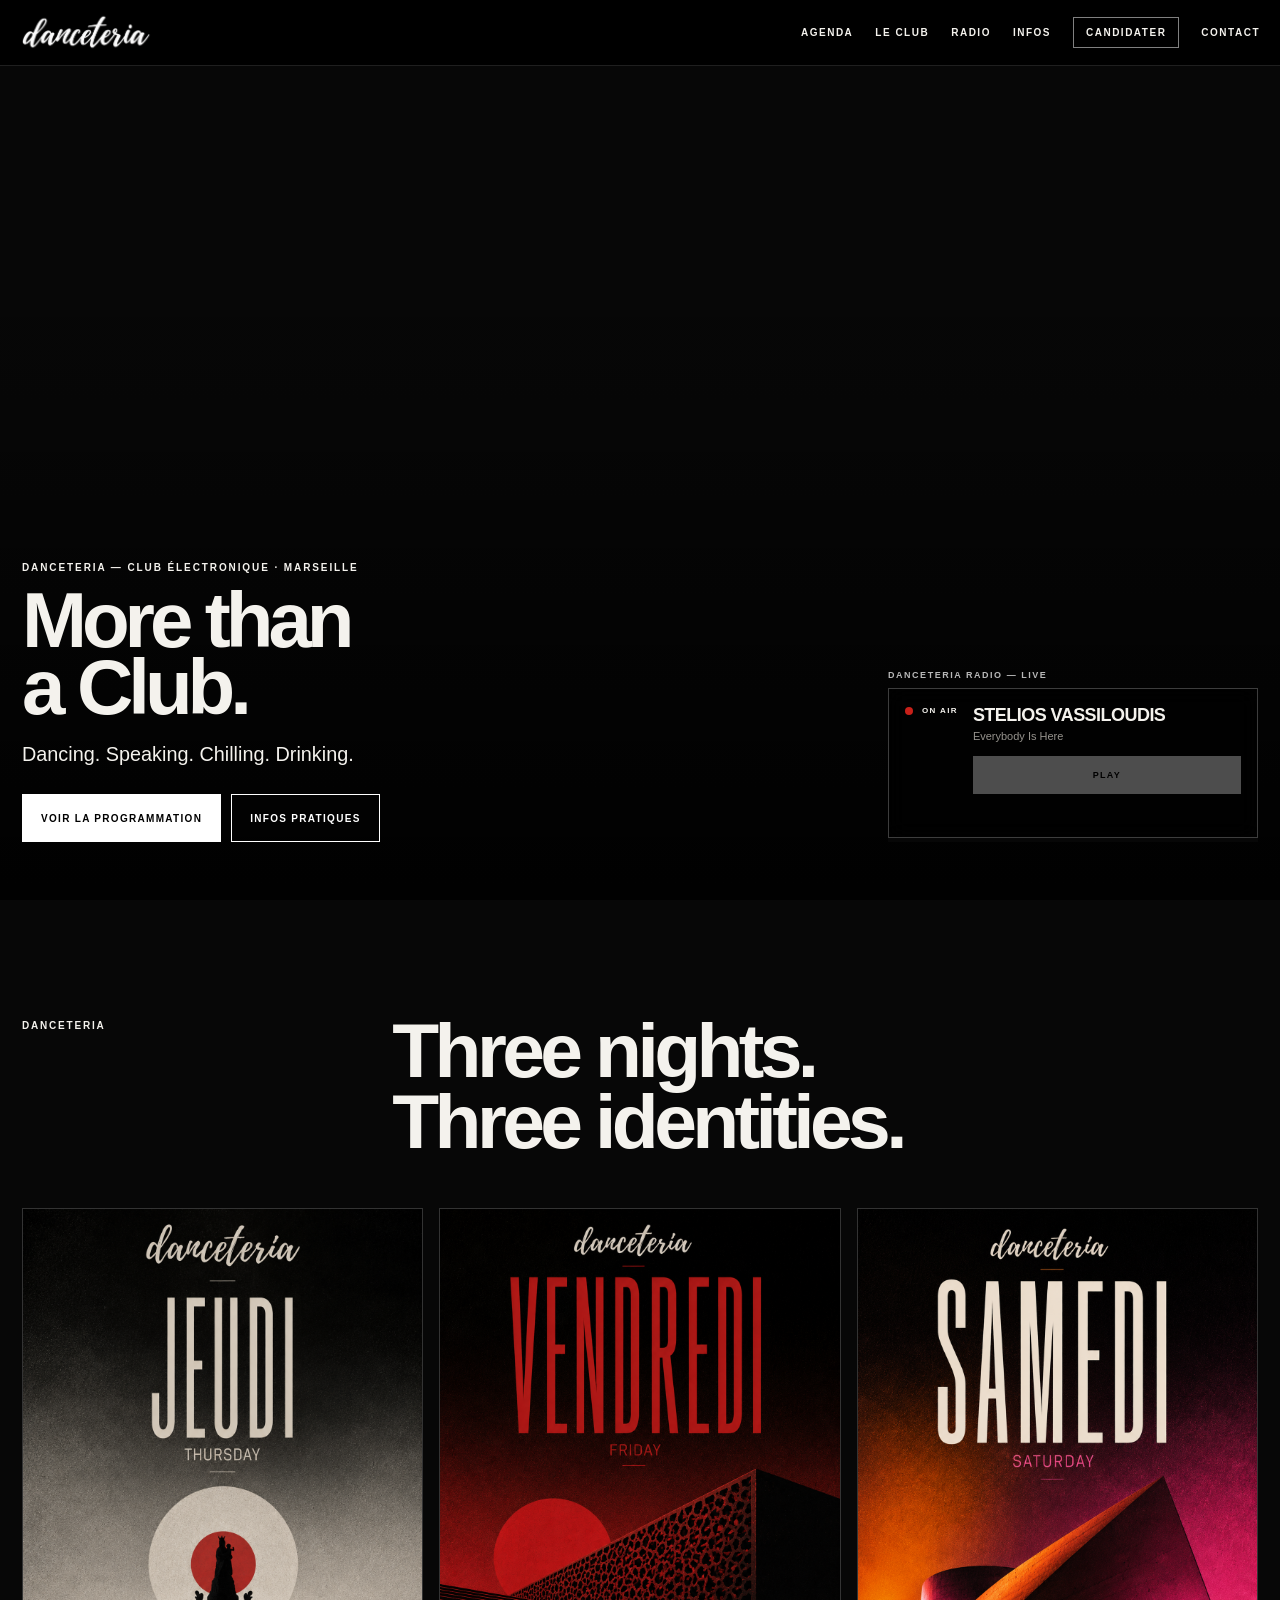
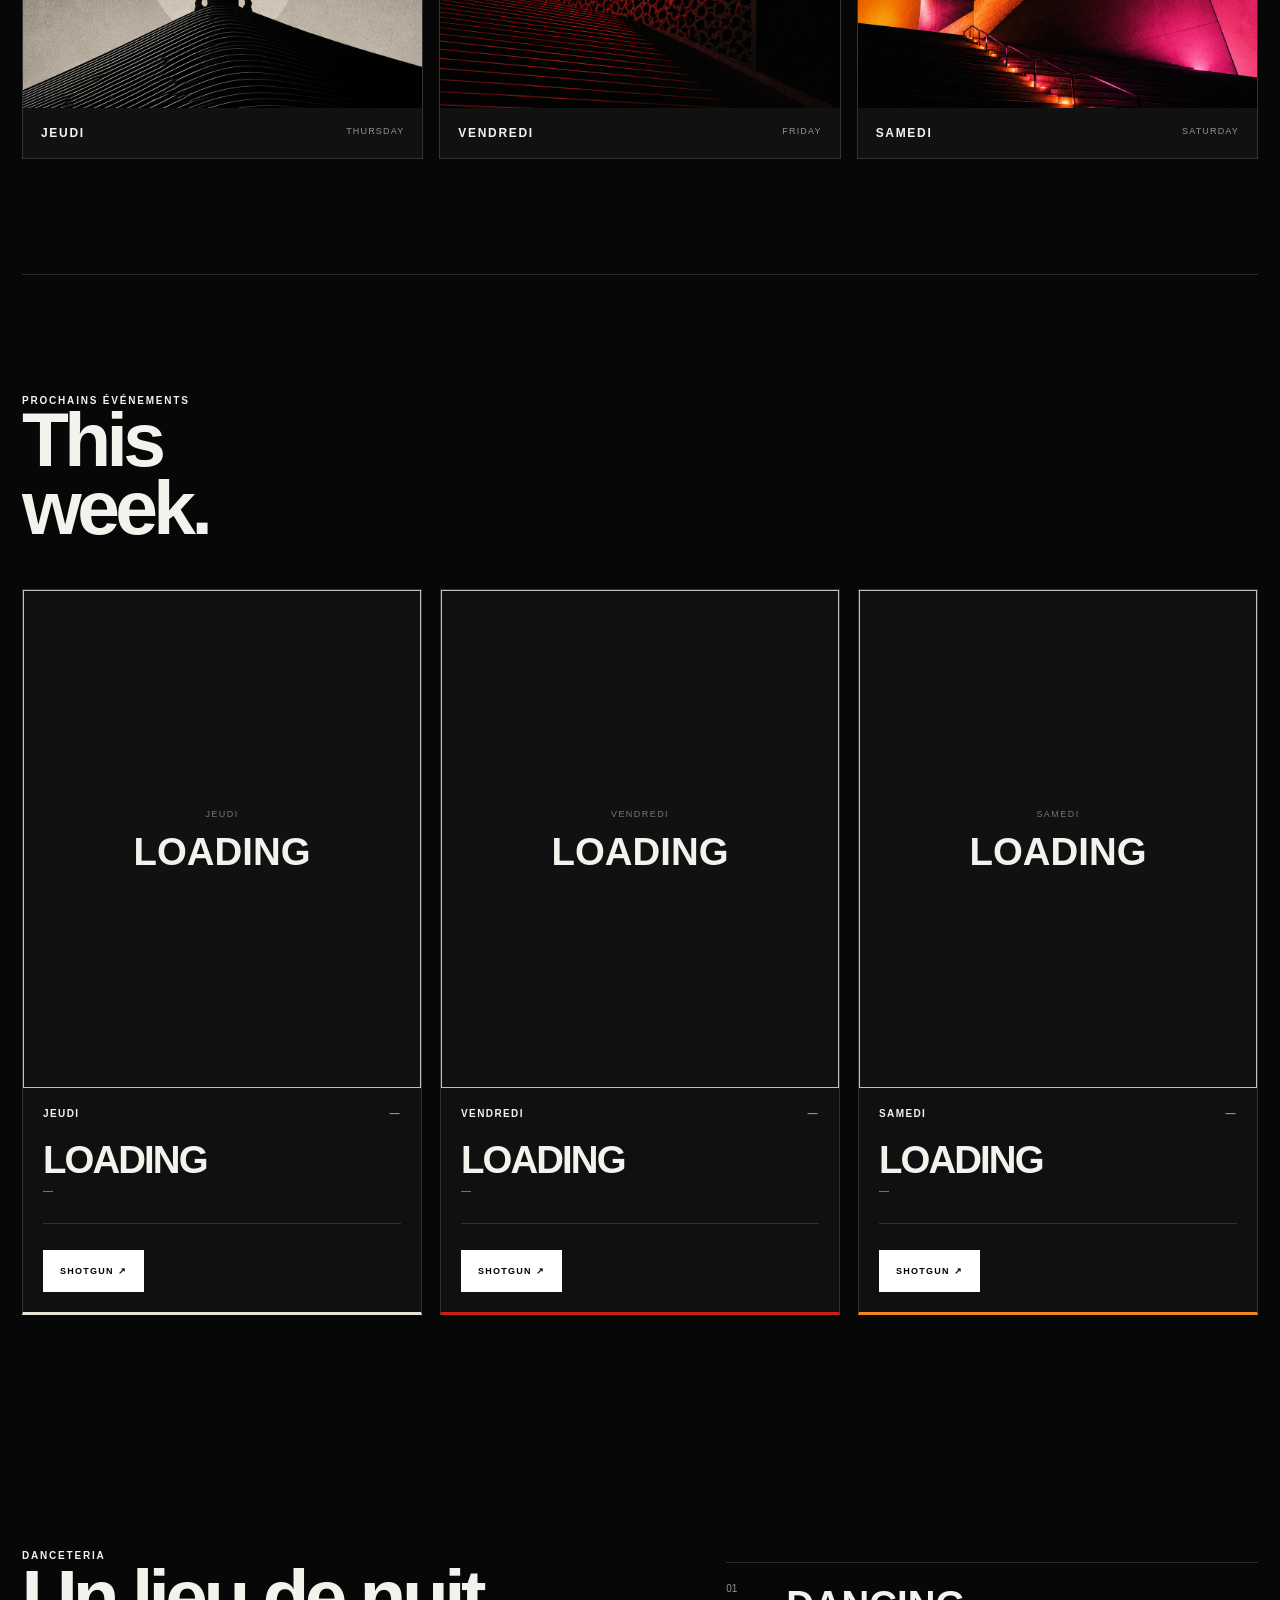
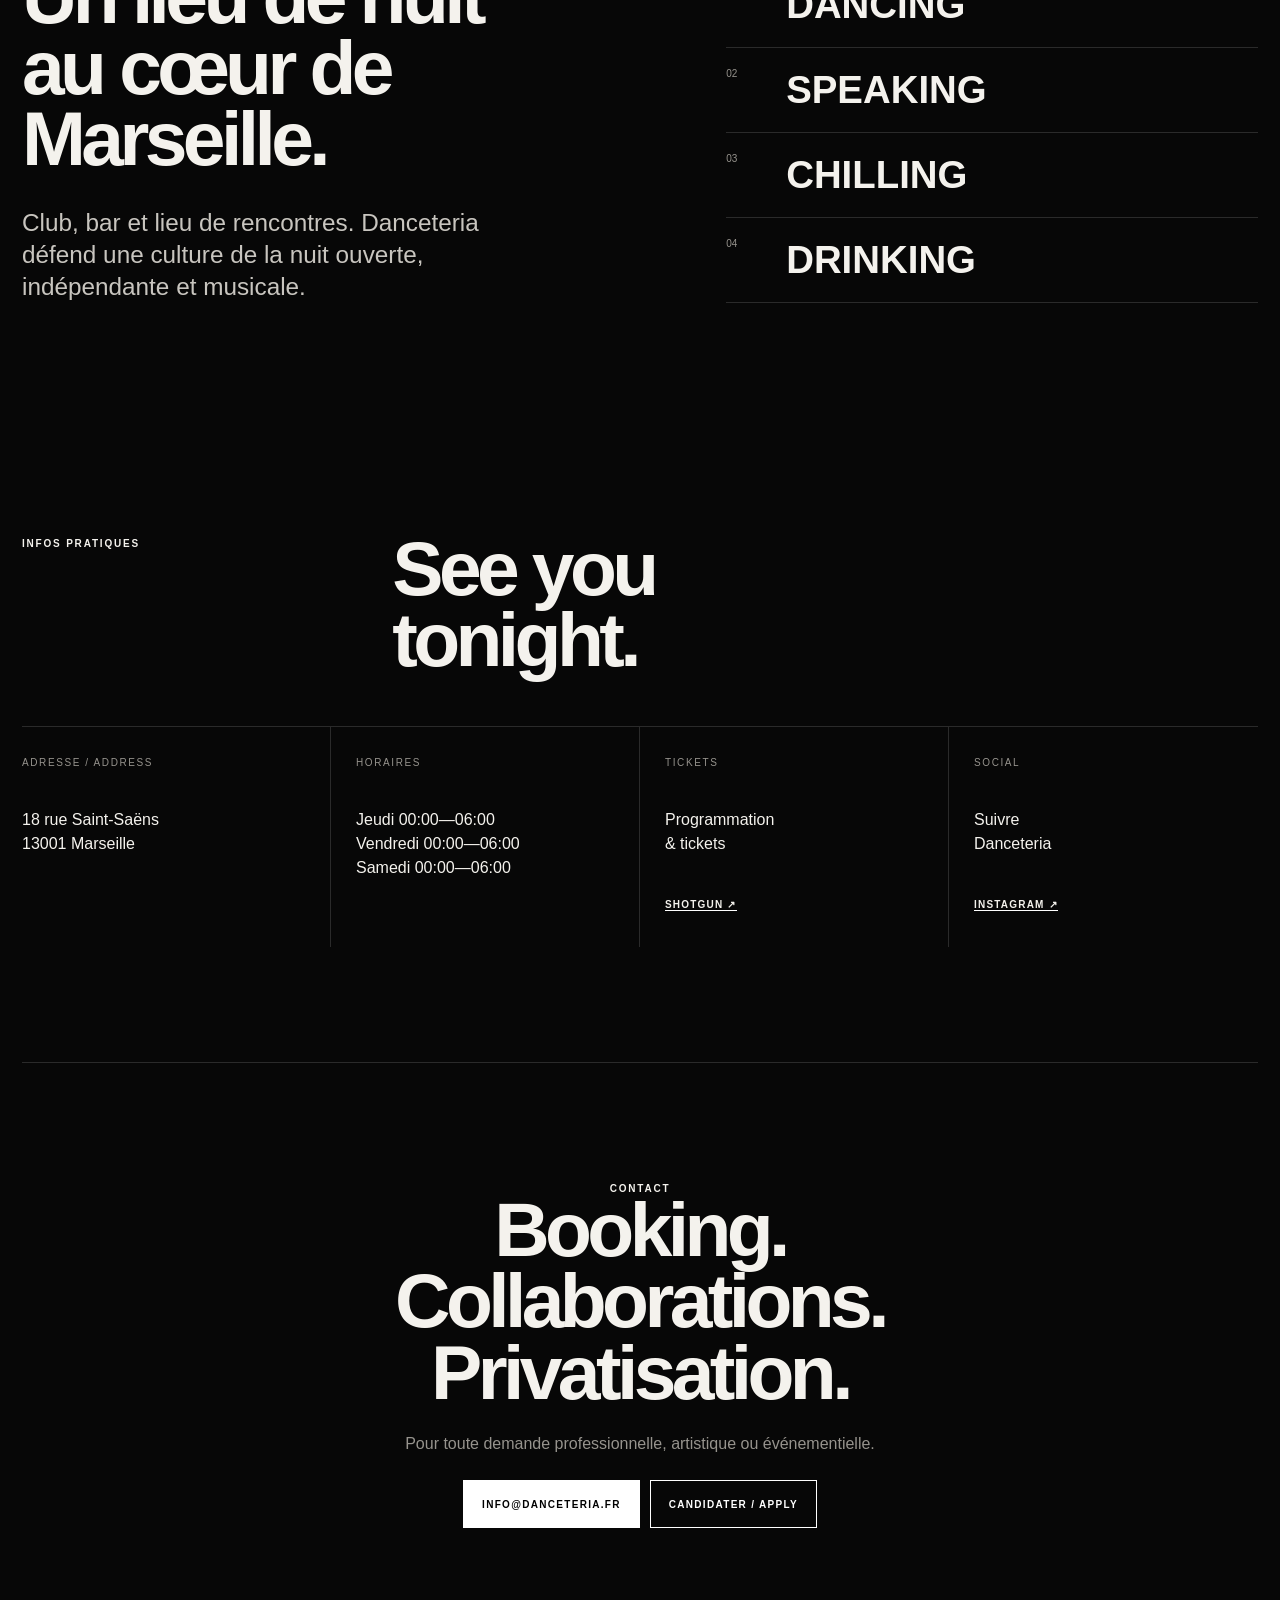
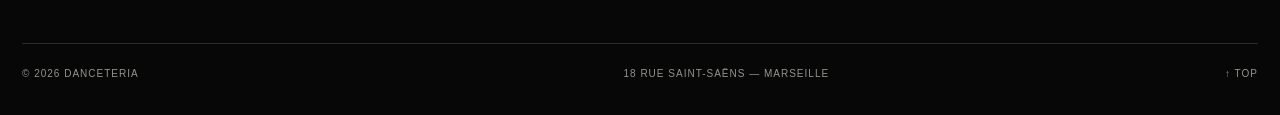
==== index.html @ 40ec395d "Remove internal Danceteria OS wording from homepage" ====
<!DOCTYPE html>
<html lang="fr">

<head>

  <meta charset="UTF-8">

  <meta
    name="viewport"
    content="width=device-width, initial-scale=1.0"
  >

  <title>Danceteria Marseille | Club de musique électronique</title>

  <meta
    name="description"
    content="Danceteria est un club de musique électronique indépendant à Marseille. DJs locaux et internationaux, du jeudi au samedi de 00h à 06h."
  >

  <meta
    name="robots"
    content="index, follow, max-image-preview:large"
  >

  <meta
    name="theme-color"
    content="#070707"
  >

  <link rel="canonical" href="https://danceteria.fr/">
  <link rel="alternate" hreflang="fr" href="https://danceteria.fr/">
  <link rel="alternate" hreflang="x-default" href="https://danceteria.fr/">

  <link
    rel="icon"
    type="image/png"
    href="logo-danceteria-transparent.png"
  >

  <link
    rel="apple-touch-icon"
    href="logo-danceteria.png"
  >

  <meta property="og:type" content="website">
  <meta property="og:locale" content="fr_FR">
  <meta property="og:site_name" content="Danceteria">
  <meta property="og:title" content="Danceteria Marseille — Club de musique électronique">
  <meta property="og:description" content="Club électronique indépendant à Marseille. DJs locaux et internationaux, du jeudi au samedi de 00h à 06h.">
  <meta property="og:url" content="https://danceteria.fr/">
  <meta property="og:image" content="https://danceteria.fr/logo-danceteria.png">
  <meta property="og:image:alt" content="Logo du club Danceteria à Marseille">

  <meta name="twitter:card" content="summary">
  <meta name="twitter:title" content="Danceteria Marseille — Club électronique">
  <meta name="twitter:description" content="Programmation, informations pratiques et radio du club Danceteria à Marseille.">
  <meta name="twitter:image" content="https://danceteria.fr/logo-danceteria.png">

  <script type="application/ld+json">
  {
    "@context": "https://schema.org",
    "@type": "NightClub",
    "@id": "https://danceteria.fr/#club",
    "name": "Danceteria",
    "alternateName": "Danceteria Marseille",
    "url": "https://danceteria.fr/",
    "logo": "https://danceteria.fr/logo-danceteria.png",
    "image": "https://danceteria.fr/logo-danceteria.png",
    "description": "Club de musique électronique indépendant au cœur de Marseille, accueillant des DJs locaux et internationaux.",
    "email": "info@danceteria.fr",
    "address": {
      "@type": "PostalAddress",
      "streetAddress": "18 rue Saint-Saëns",
      "postalCode": "13001",
      "addressLocality": "Marseille",
      "addressRegion": "Provence-Alpes-Côte d’Azur",
      "addressCountry": "FR"
    },
    "hasMap": "https://www.google.com/maps/search/?api=1&query=Danceteria%2C%2018%20rue%20Saint-Sa%C3%ABns%2C%2013001%20Marseille",
    "openingHoursSpecification": [
      {
        "@type": "OpeningHoursSpecification",
        "dayOfWeek": "https://schema.org/Thursday",
        "opens": "00:00",
        "closes": "06:00"
      },
      {
        "@type": "OpeningHoursSpecification",
        "dayOfWeek": "https://schema.org/Friday",
        "opens": "00:00",
        "closes": "06:00"
      },
      {
        "@type": "OpeningHoursSpecification",
        "dayOfWeek": "https://schema.org/Saturday",
        "opens": "00:00",
        "closes": "06:00"
      }
    ],
    "sameAs": [
      "https://www.instagram.com/danceteria_marseille/",
      "https://www.facebook.com/danceteria.marseille/",
      "https://shotgun.live/fr/venues/danceteria",
      "https://ra.co/clubs/163969"
    ]
  }
  </script>


  <style>

    :root {
      --bg: #070707;
      --surface: #101010;
      --text: #f4f2ed;
      --muted: #96938d;
      --line: rgba(255,255,255,.14);
      --red: #c82019;
      --orange: #ef851d;
      --max: 1280px;
      color-scheme: dark;
    }

    * {
      box-sizing: border-box;
    }

    html {
      scroll-behavior: smooth;
      background: var(--bg);
    }

    body {
      margin: 0;
      background: var(--bg);
      color: var(--text);
      font-family: "Helvetica Neue", Helvetica, Arial, sans-serif;
      -webkit-font-smoothing: antialiased;
    }

    body.menu-open {
      overflow: hidden;
    }

    a {
      color: inherit;
    }

    img,
    video {
      display: block;
    }


    /* HEADER */

    .site-header {
      position: fixed;
      z-index: 100;
      top: 0;
      left: 0;
      right: 0;
      height: 66px;
      padding: 0 20px;
      display: flex;
      align-items: center;
      justify-content: space-between;
      background: rgba(0,0,0,.94);
      border-bottom: 1px solid rgba(255,255,255,.12);
      backdrop-filter: blur(8px);
      -webkit-backdrop-filter: blur(8px);
    }

    .brand {
      width: 138px;
      height: 42px;
      display: flex;
      align-items: center;
      text-decoration: none;
    }

    .brand img {
      width: 132px;
      height: auto;
    }

    .main-nav {
      display: flex;
      align-items: center;
      gap: 22px;
    }

    .main-nav a {
      text-decoration: none;
      text-transform: uppercase;
      font-size: 10px;
      font-weight: 700;
      letter-spacing: .15em;
    }

    .main-nav a:hover {
      opacity: .55;
    }

    .apply-link {
      border: 1px solid rgba(255,255,255,.5);
      padding: 9px 12px;
    }

    .menu-toggle {
      display: none;
      padding: 0;
      border: 0;
      background: transparent;
      color: white;
      font-size: 10px;
      font-weight: 800;
      letter-spacing: .15em;
    }


    /* HERO */

    .hero {
      position: relative;
      min-height: 100svh;
      overflow: hidden;
      display: flex;
      align-items: flex-end;
      padding: 145px 22px 58px;
    }

    .hero-video {
      position: absolute;
      inset: 0;
      width: 100%;
      height: 100%;
      object-fit: cover;
    }

    .hero-overlay {
      position: absolute;
      inset: 0;
      background:
        linear-gradient(
          to bottom,
          rgba(0,0,0,.02),
          rgba(0,0,0,.08) 40%,
          rgba(0,0,0,.88)
        );
    }

    .hero-content {
      position: relative;
      width: min(var(--max),100%);
      margin: 0 auto;
    }

    .eyebrow {
      margin: 0 0 14px;
      font-size: 10px;
      font-weight: 800;
      letter-spacing: .19em;
      text-transform: uppercase;
    }

    .hero h1 {
      margin: 0;
      max-width: 690px;
      font-size: clamp(48px,6.1vw,90px);
      line-height: .86;
      font-weight: 900;
      letter-spacing: -.065em;
    }

    .hero-copy {
      margin: 22px 0 0;
      font-size: clamp(17px,1.55vw,23px);
    }

    .hero-actions {
      margin-top: 28px;
      display: flex;
      gap: 10px;
      flex-wrap: wrap;
    }


    /* HERO RADIO */

    .hero-radio-wrap {
      position: absolute;
      right: 0;
      bottom: 0;
      z-index: 3;
      width: min(370px, 36vw);
    }

    .hero-radio-label {
      margin: 0 0 8px;
      color: rgba(255,255,255,.72);
      font-size: 9px;
      font-weight: 800;
      letter-spacing: .17em;
      text-transform: uppercase;
    }

    .hero-radio-frame {
      display: block;
      width: 100%;
      height: 154px;
      border: 0;
      background: transparent;
    }

    @media(max-width:1100px) {
      .hero-radio-wrap {
        position: relative;
        right: auto;
        bottom: auto;
        width: min(430px,100%);
        margin-top: 24px;
      }
    }


    /* BUTTONS */

    .button {
      min-height: 48px;
      padding: 0 18px;
      display: inline-flex;
      align-items: center;
      justify-content: center;
      border: 1px solid white;
      text-decoration: none;
      text-transform: uppercase;
      font-size: 10px;
      font-weight: 800;
      letter-spacing: .13em;
    }

    .button-primary {
      background: white;
      color: black;
    }

    .button-secondary {
      background: transparent;
      color: white;
    }


    /* SECTIONS */

    .section {
      width: min(var(--max),calc(100% - 44px));
      margin: 0 auto;
      padding: 115px 0;
    }

    .section-head {
      display: grid;
      grid-template-columns: .37fr 1fr;
      gap: 50px;
      margin-bottom: 50px;
    }

    .kicker {
      margin: 5px 0 0;
      font-size: 10px;
      font-weight: 800;
      letter-spacing: .18em;
      text-transform: uppercase;
    }

    .section h2 {
      margin: 0;
      font-size: clamp(44px,6vw,86px);
      line-height: .93;
      letter-spacing: -.06em;
    }


    /* IDENTITIES */

    .identity-grid {
      display: grid;
      grid-template-columns: repeat(3,1fr);
      gap: 16px;
    }

    .identity-card {
      background: #111;
      border: 1px solid var(--line);
      overflow: hidden;
    }

    .identity-card img {
      width: 100%;
      aspect-ratio: 4 / 5;
      object-fit: cover;
    }

    .identity-caption {
      padding: 18px;
      display: flex;
      justify-content: space-between;
    }

    .identity-caption strong {
      font-size: 12px;
      letter-spacing: .14em;
    }

    .identity-caption span {
      color: var(--muted);
      font-size: 9px;
      letter-spacing: .13em;
      text-transform: uppercase;
    }


    /* PROGRAM */

    .week-program {
      border-top: 1px solid var(--line);
    }

    .week-head {
      margin-bottom: 48px;
      display: flex;
      justify-content: space-between;
      align-items: flex-end;
      gap: 40px;
    }

    .week-head h2 {
      margin: 0;
      font-size: clamp(48px,6vw,86px);
      line-height: .88;
      letter-spacing: -.06em;
    }

    .week-intro {
      max-width: 390px;
      color: var(--muted);
      font-size: 14px;
      line-height: 1.55;
    }

    .event-grid {
      display: grid;
      grid-template-columns: repeat(3,1fr);
      gap: 18px;
    }

    .event-card {
      overflow: hidden;
      background: var(--surface);
      border: 1px solid var(--line);
    }

    .event-image {
      position: relative;
      aspect-ratio: 4 / 5;
      overflow: hidden;
      background: #111;
    }

    .event-image img {
      position: relative;
      z-index: 2;
      width: 100%;
      height: 100%;
      object-fit: cover;
    }

    .flyer-placeholder {
      position: absolute;
      inset: 0;
      z-index: 1;
      display: flex;
      flex-direction: column;
      align-items: center;
      justify-content: center;
      padding: 30px;
      text-align: center;
    }

    .flyer-placeholder span {
      color: #777;
      font-size: 9px;
      letter-spacing: .16em;
      text-transform: uppercase;
    }

    .flyer-placeholder strong {
      margin-top: 15px;
      font-size: clamp(28px,3vw,44px);
      line-height: .92;
      text-transform: uppercase;
    }

    .event-info {
      padding: 20px;
    }

    .event-meta {
      display: flex;
      justify-content: space-between;
    }

    .event-day,
    .event-date {
      font-size: 10px;
      font-weight: 800;
      letter-spacing: .14em;
    }

    .event-date {
      color: var(--muted);
    }

    .event-title {
      margin: 24px 0 5px;
      font-size: clamp(27px,3vw,44px);
      line-height: .91;
      letter-spacing: -.05em;
      text-transform: uppercase;
    }

    .event-type {
      margin: 0 0 25px;
      color: var(--muted);
      font-size: 10px;
      line-height: 1.5;
      text-transform: uppercase;
    }


    /* LINEUP */

    .lineup {
      margin: 0 0 26px;
      border-top: 1px solid var(--line);
    }

    .lineup-row {
      padding: 13px 0;
      display: grid;
      grid-template-columns: 1fr auto;
      gap: 12px;
      border-bottom: 1px solid var(--line);
    }

    .lineup-name {
      font-size: 12px;
      font-weight: 750;
    }

    .artist-links {
      display: flex;
      flex-wrap: wrap;
      justify-content: flex-end;
      gap: 8px;
    }

    .artist-links a {
      color: #c7c4be;
      text-decoration: none;
      text-transform: uppercase;
      font-size: 8px;
      font-weight: 800;
      letter-spacing: .1em;
    }


    /* SHOTGUN */

    .shotgun-button {
      min-height: 42px;
      padding: 0 17px;
      display: inline-flex;
      align-items: center;
      background: white;
      color: black;
      text-decoration: none;
      font-size: 9px;
      font-weight: 850;
      letter-spacing: .14em;
    }

    .event-thursday {
      border-bottom: 3px solid #e8e2d7;
    }

    .event-friday {
      border-bottom: 3px solid var(--red);
    }

    .event-saturday {
      border-bottom: 3px solid var(--orange);
    }


    /* CLUB */

    .club {
      display: grid;
      grid-template-columns: 1.04fr .96fr;
      gap: 10vw;
      align-items: end;
    }

    .lead {
      max-width: 34ch;
      margin: 32px 0 0;
      color: #c8c5bf;
      font-size: clamp(18px,1.9vw,27px);
      line-height: 1.32;
    }

    .club-points {
      border-top: 1px solid var(--line);
    }

    .club-points > div {
      padding: 20px 0;
      display: grid;
      grid-template-columns: 60px 1fr;
      border-bottom: 1px solid var(--line);
    }

    .club-points span {
      color: var(--muted);
      font-size: 10px;
    }

    .club-points strong {
      font-size: clamp(24px,3vw,42px);
    }


    /* INFOS */

    .info-grid {
      display: grid;
      grid-template-columns: repeat(4,1fr);
      border-top: 1px solid var(--line);
    }

    .info-block {
      padding: 25px;
      min-height: 220px;
      border-right: 1px solid var(--line);
    }

    .info-block:first-child {
      padding-left: 0;
    }

    .info-block:last-child {
      border: 0;
    }

    .info-label {
      color: var(--muted);
      font-size: 10px;
      letter-spacing: .16em;
      text-transform: uppercase;
    }

    .info-block p {
      margin: 38px 0;
      line-height: 1.5;
    }

    .info-block a {
      text-decoration: none;
      border-bottom: 1px solid white;
      font-size: 10px;
      font-weight: 800;
      letter-spacing: .12em;
      text-transform: uppercase;
    }


    /* CONTACT */

    .contact {
      border-top: 1px solid var(--line);
      text-align: center;
    }

    .contact h2 {
      max-width: 920px;
      margin: 0 auto;
    }

    .contact-text {
      color: var(--muted);
      margin: 27px 0;
    }

    .contact-actions {
      display: flex;
      justify-content: center;
      gap: 10px;
      flex-wrap: wrap;
    }


    /* FOOTER */

    .site-footer {
      width: min(var(--max),calc(100% - 44px));
      margin: 0 auto;
      padding: 24px 0 36px;
      display: grid;
      grid-template-columns: 1fr 1fr auto;
      gap: 20px;
      border-top: 1px solid var(--line);
      color: var(--muted);
      font-size: 10px;
      letter-spacing: .1em;
    }

    .site-footer a {
      text-decoration: none;
    }


    /* MOBILE */

    @media(max-width:900px) {

      .menu-toggle {
        display: block;
      }

      .main-nav {
        position: fixed;
        top: 66px;
        left: 0;
        right: 0;
        display: none;
        flex-direction: column;
        align-items: flex-start;
        background: #000;
        padding: 30px 20px;
      }

      .main-nav.is-open {
        display: flex;
      }

      .main-nav a {
        font-size: 17px;
      }

      .section-head,
      .club {
        grid-template-columns: 1fr;
      }

      .event-grid,
      .identity-grid {
        grid-template-columns: 1fr;
      }

      .info-grid {
        grid-template-columns: 1fr 1fr;
      }

    }


    @media(max-width:600px) {

      .section {
        width: calc(100% - 32px);
      }

      .hero {
        padding: 115px 16px 38px;
      }

      .event-grid,
      .identity-grid,
      .info-grid {
        grid-template-columns: 1fr;
      }

      .info-block {
        border-right: 0;
        border-bottom: 1px solid var(--line);
        padding-left: 0;
      }

      .lineup-row {
        grid-template-columns: 1fr;
      }

      .artist-links {
        justify-content: flex-start;
      }

    }

  </style>

</head>


<body>


<header class="site-header">

  <a class="brand" href="#top">

    <img
      src="logo-danceteria-transparent.png"
      alt="Danceteria"
    >

  </a>


  <button
    class="menu-toggle"
    type="button"
  >
    MENU
  </button>


  <nav class="main-nav">

    <a href="#agenda">
      Agenda
    </a>

    <a href="#club">
      Le club
    </a>

    <a href="radio.html">
      Radio
    </a>

    <a href="#infos">
      Infos
    </a>

    <a
      class="apply-link"
      href="candidature.html"
    >
      Candidater
    </a>

    <a href="#contact">
      Contact
    </a>

  </nav>

</header>



<main>


<section
  class="hero"
  id="top"
>

  <video
    class="hero-video"
    autoplay
    muted
    loop
    playsinline
  >

    <source src="hero.mp4.mov">

  </video>

  <div class="hero-overlay"></div>


  <div class="hero-content">

    <p class="eyebrow">
      Danceteria — Club électronique · Marseille
    </p>

    <h1>
      More than<br>
      a Club.
    </h1>

    <p class="hero-copy">
      Dancing. Speaking. Chilling. Drinking.
    </p>

    <div class="hero-actions">

      <a
        class="button button-primary"
        href="#agenda"
      >
        Voir la programmation
      </a>

      <a
        class="button button-secondary"
        href="#infos"
      >
        Infos pratiques
      </a>

    </div>

    <div class="hero-radio-wrap">

      <p class="hero-radio-label">
        Danceteria Radio — Live
      </p>

      <iframe
        class="hero-radio-frame"
        src="radio.html?embed=1&autoplay=1"
        title="Danceteria Radio"
        allow="autoplay"
        loading="eager"
      ></iframe>

    </div>

  </div>

</section>



<section
  class="section"
  id="agenda"
>

  <div class="section-head">

    <p class="kicker">
      Danceteria
    </p>

    <h2>
      Three nights.<br>
      Three identities.
    </h2>

  </div>


  <div class="identity-grid">

    <article class="identity-card">

      <img
        src="jeudi.png"
        alt="Jeudi Danceteria"
      >

      <div class="identity-caption">
        <strong>JEUDI</strong>
        <span>Thursday</span>
      </div>

    </article>


    <article class="identity-card">

      <img
        src="vendredi.png"
        alt="Vendredi Danceteria"
      >

      <div class="identity-caption">
        <strong>VENDREDI</strong>
        <span>Friday</span>
      </div>

    </article>


    <article class="identity-card">

      <img
        src="samedi.png"
        alt="Samedi Danceteria"
      >

      <div class="identity-caption">
        <strong>SAMEDI</strong>
        <span>Saturday</span>
      </div>

    </article>

  </div>

</section>



<section class="section week-program">

  <div class="week-head">

    <div>

      <p class="kicker">
        Prochains événements
      </p>

      <h2>
        This<br>
        week.
      </h2>

    </div>

  </div>


  <div class="event-grid">


    <article
      class="event-card event-thursday"
      id="card-thursday"
    >

      <div class="event-image">

        <div class="flyer-placeholder">

          <span class="placeholder-date">
            JEUDI
          </span>

          <strong class="placeholder-title">
            LOADING
          </strong>

        </div>

        <img
          class="event-flyer"
          alt=""
          hidden
        >

      </div>


      <div class="event-info">

        <div class="event-meta">

          <span class="event-day">
            JEUDI
          </span>

          <span class="event-date">
            —
          </span>

        </div>

        <h3 class="event-title">
          Loading
        </h3>

        <p class="event-type">
          —
        </p>

        <div class="lineup"></div>

        <a
          class="shotgun-button"
          href="#"
          target="_blank"
          rel="noopener"
          hidden
        >
          SHOTGUN ↗
        </a>

      </div>

    </article>



    <article
      class="event-card event-friday"
      id="card-friday"
    >

      <div class="event-image">

        <div class="flyer-placeholder">

          <span class="placeholder-date">
            VENDREDI
          </span>

          <strong class="placeholder-title">
            LOADING
          </strong>

        </div>

        <img
          class="event-flyer"
          alt=""
          hidden
        >

      </div>


      <div class="event-info">

        <div class="event-meta">

          <span class="event-day">
            VENDREDI
          </span>

          <span class="event-date">
            —
          </span>

        </div>

        <h3 class="event-title">
          Loading
        </h3>

        <p class="event-type">
          —
        </p>

        <div class="lineup"></div>

        <a
          class="shotgun-button"
          href="#"
          target="_blank"
          rel="noopener"
          hidden
        >
          SHOTGUN ↗
        </a>

      </div>

    </article>



    <article
      class="event-card event-saturday"
      id="card-saturday"
    >

      <div class="event-image">

        <div class="flyer-placeholder">

          <span class="placeholder-date">
            SAMEDI
          </span>

          <strong class="placeholder-title">
            LOADING
          </strong>

        </div>

        <img
          class="event-flyer"
          alt=""
          hidden
        >

      </div>


      <div class="event-info">

        <div class="event-meta">

          <span class="event-day">
            SAMEDI
          </span>

          <span class="event-date">
            —
          </span>

        </div>

        <h3 class="event-title">
          Loading
        </h3>

        <p class="event-type">
          —
        </p>

        <div class="lineup"></div>

        <a
          class="shotgun-button"
          href="#"
          target="_blank"
          rel="noopener"
          hidden
        >
          SHOTGUN ↗
        </a>

      </div>

    </article>


  </div>

</section>



<section
  class="section club"
  id="club"
>

  <div>

    <p class="kicker">
      Danceteria
    </p>

    <h2>
      Un lieu de nuit<br>
      au cœur de<br>
      Marseille.
    </h2>

    <p class="lead">
      Club, bar et lieu de rencontres.
      Danceteria défend une culture de la nuit
      ouverte, indépendante et musicale.
    </p>

  </div>


  <div class="club-points">

    <div>
      <span>01</span>
      <strong>DANCING</strong>
    </div>

    <div>
      <span>02</span>
      <strong>SPEAKING</strong>
    </div>

    <div>
      <span>03</span>
      <strong>CHILLING</strong>
    </div>

    <div>
      <span>04</span>
      <strong>DRINKING</strong>
    </div>

  </div>

</section>



<section
  class="section"
  id="infos"
>

  <div class="section-head">

    <p class="kicker">
      Infos pratiques
    </p>

    <h2>
      See you<br>
      tonight.
    </h2>

  </div>


  <div class="info-grid">

    <div class="info-block">

      <span class="info-label">
        Adresse / Address
      </span>

      <p>
        18 rue Saint-Saëns<br>
        13001 Marseille
      </p>

    </div>


    <div class="info-block">

      <span class="info-label">
        Horaires
      </span>

      <p>
        Jeudi 00:00—06:00<br>
        Vendredi 00:00—06:00<br>
        Samedi 00:00—06:00
      </p>

    </div>


    <div class="info-block">

      <span class="info-label">
        Tickets
      </span>

      <p>
        Programmation<br>
        & tickets
      </p>

      <a
        href="https://shotgun.live/fr/venues/danceteria"
        target="_blank"
        rel="noopener"
      >
        Shotgun ↗
      </a>

    </div>


    <div class="info-block">

      <span class="info-label">
        Social
      </span>

      <p>
        Suivre<br>
        Danceteria
      </p>

      <a
        href="https://www.instagram.com/danceteria_marseille/"
        target="_blank"
        rel="noopener"
      >
        Instagram ↗
      </a>

    </div>

  </div>

</section>



<section
  class="section contact"
  id="contact"
>

  <p class="kicker">
    Contact
  </p>

  <h2>
    Booking.<br>
    Collaborations.<br>
    Privatisation.
  </h2>

  <p class="contact-text">
    Pour toute demande professionnelle,
    artistique ou événementielle.
  </p>

  <div class="contact-actions">

    <a
      class="button button-primary"
      href="mailto:info@danceteria.fr"
    >
      info@danceteria.fr
    </a>

    <a
      class="button button-secondary"
      href="candidature.html"
    >
      Candidater / Apply
    </a>

  </div>

</section>


</main>



<footer class="site-footer">

  <span>
    © 2026 DANCETERIA
  </span>

  <span>
    18 RUE SAINT-SAËNS — MARSEILLE
  </span>

  <a href="#top">
    ↑ TOP
  </a>

</footer>



<script>


const SITE_CSV_URL =
  'https://docs.google.com/spreadsheets/d/e/2PACX-1vSWtN0q_uI69iuWSoDrEJ3auxocK5C5i7HBgr1fVwOtBso3gPv4ZsrMpWm-bLwfp2cxailFKvxFSRBt/pub?gid=289963765&single=true&output=csv';


const SITE_PUB_ID =
  '2PACX-1vSWtN0q_uI69iuWSoDrEJ3auxocK5C5i7HBgr1fVwOtBso3gPv4ZsrMpWm-bLwfp2cxailFKvxFSRBt';


const SITE_GID =
  '289963765';


const SHOTGUN_VENUE_URL =
  'https://shotgun.live/fr/venues/danceteria';



/*
============================================================
CSV
============================================================
*/


function parseCSV(text) {

  const rows = [];

  let row = [];
  let value = '';
  let quoted = false;


  for (
    let i = 0;
    i < text.length;
    i++
  ) {

    const char = text[i];


    if (char === '"') {

      if (
        quoted
        &&
        text[i + 1] === '"'
      ) {

        value += '"';
        i++;

      }

      else {

        quoted = !quoted;

      }

    }

    else if (
      char === ','
      &&
      !quoted
    ) {

      row.push(value);
      value = '';

    }

    else if (
      (
        char === '\n'
        ||
        char === '\r'
      )
      &&
      !quoted
    ) {

      if (
        char === '\r'
        &&
        text[i + 1] === '\n'
      ) {
        i++;
      }

      row.push(value);

      if (
        row.some(
          cell =>
            String(cell).trim() !== ''
        )
      ) {
        rows.push(row);
      }

      row = [];
      value = '';

    }

    else {

      value += char;

    }

  }


  if (
    value.length
    ||
    row.length
  ) {

    row.push(value);
    rows.push(row);

  }


  return rows;

}



function rowsToObjects(rows) {

  if (!rows.length) {
    return [];
  }


  const headers =
    rows[0].map(
      item =>
        String(item).trim()
    );


  return rows
    .slice(1)
    .map(
      row => {

        const object = {};

        headers.forEach(
          (header,index) => {

            object[header] =
              String(
                row[index] ?? ''
              ).trim();

          }
        );

        return object;

      }
    );

}



/*
============================================================
GOOGLE FALLBACK
============================================================
*/


function loadViaGoogleVisualization() {

  return new Promise(
    (resolve,reject) => {

      window.google =
        window.google || {};

      google.visualization =
        google.visualization || {};

      google.visualization.Query =
        google.visualization.Query || {};


      const oldCallback =
        google.visualization.Query.setResponse;


      google.visualization.Query.setResponse =
        function (response) {

          try {

            if (
              response.status !== 'ok'
            ) {

              throw new Error(
                'Google Visualization error'
              );

            }


            const headers =
              response.table.cols.map(
                column =>
                  String(
                    column.label || ''
                  ).trim()
              );


            const objects =
              response.table.rows.map(
                row => {

                  const object = {};


                  headers.forEach(
                    (header,index) => {

                      const cell =
                        row.c[index];


                      object[header] =
                        cell
                          ?
                          String(
                            cell.f ??
                            cell.v ??
                            ''
                          ).trim()
                          :
                          '';

                    }
                  );


                  return object;

                }
              );


            resolve(objects);

          }

          catch(error) {

            reject(error);

          }

          finally {

            if (oldCallback) {

              google.visualization.Query.setResponse =
                oldCallback;

            }

            script.remove();

          }

        };


      const script =
        document.createElement(
          'script'
        );


      script.onerror =
        () => reject(
          new Error(
            'Google Sheets unavailable'
          )
        );


      script.src =
        `https://docs.google.com/spreadsheets/d/e/${SITE_PUB_ID}/gviz/tq?tqx=out:json&gid=${SITE_GID}&t=${Date.now()}`;


      document.head.appendChild(
        script
      );

    }
  );

}



/*
============================================================
LOAD SITE DATA
============================================================
*/


async function loadSiteData() {

  try {

    const response =
      await fetch(
        SITE_CSV_URL,
        {
          cache: 'no-store'
        }
      );


    if (!response.ok) {

      throw new Error(
        'CSV unavailable'
      );

    }


    const text =
      await response.text();


    return rowsToObjects(
      parseCSV(text)
    );

  }

  catch(error) {

    console.warn(
      'CSV direct impossible, utilisation du fallback Google.',
      error
    );


    return await loadViaGoogleVisualization();

  }

}



/*
============================================================
DATES
============================================================
*/


function parseFrenchDate(value) {

  const parts =
    String(value)
      .split('/');


  if (
    parts.length !== 3
  ) {
    return null;
  }


  const day =
    Number(parts[0]);

  const month =
    Number(parts[1]);

  const year =
    Number(parts[2]);


  return new Date(
    year,
    month - 1,
    day,
    12,
    0,
    0
  );

}



function sameDate(
  first,
  second
) {

  return (
    first
    &&
    second
    &&
    first.getFullYear() === second.getFullYear()
    &&
    first.getMonth() === second.getMonth()
    &&
    first.getDate() === second.getDate()
  );

}



function formatShortDate(date) {

  return (
    String(
      date.getDate()
    ).padStart(2,'0')
    +
    '.'
    +
    String(
      date.getMonth() + 1
    ).padStart(2,'0')
    +
    '.'
    +
    String(
      date.getFullYear()
    ).slice(-2)
  );

}



/*
============================================================
UPCOMING EVENTS
============================================================
*/


function getUpcomingEntries(
  rows,
  dayName
) {

  const today =
    new Date();


  today.setHours(
    0,
    0,
    0,
    0
  );


  const candidates =
    rows
      .filter(
        row => {

          const date =
            parseFrenchDate(
              row.DATE
            );


          return (
            String(
              row.STATUT
            ).toUpperCase()
              ===
              'CONFIRMÉ'
            &&
            String(
              row.JOUR
            ).toUpperCase()
              ===
              dayName
            &&
            date
            &&
            date >= today
          );

        }
      )
      .sort(
        (a,b) =>
          parseFrenchDate(a.DATE)
          -
          parseFrenchDate(b.DATE)
      );


  if (!candidates.length) {

    return [];

  }


  const nextDate =
    parseFrenchDate(
      candidates[0].DATE
    );


  return candidates.filter(
    row =>
      sameDate(
        parseFrenchDate(
          row.DATE
        ),
        nextDate
      )
  );

}



/*
============================================================
DRIVE IMAGE
============================================================
*/


function driveImageURL(url) {

  if (!url) {
    return '';
  }


  const match =
    url.match(
      /\/d\/([^/]+)/
    )
    ||
    url.match(
      /[?&]id=([^&]+)/
    );


  if (!match) {
    return url;
  }


  return (
    'https://drive.google.com/thumbnail?id='
    +
    match[1]
    +
    '&sz=w1600'
  );

}



/*
============================================================
STYLE
============================================================
*/


function cleanStyle(value) {

  if (!value) {
    return 'DJ SET';
  }


  const firstPart =
    value.split(';')[0];


  return firstPart
    .replaceAll(
      ' / ',
      ' · '
    )
    .trim();

}



/*
============================================================
ARTIST LINKS
============================================================
*/


function artistLinks(row) {

  const links = [];


  if (row.INSTAGRAM) {

    links.push(
      `<a href="${row.INSTAGRAM}" target="_blank" rel="noopener">Instagram ↗</a>`
    );

  }


  if (row.SOUNDCLOUD) {

    links.push(
      `<a href="${row.SOUNDCLOUD}" target="_blank" rel="noopener">SoundCloud ↗</a>`
    );

  }


  if (row.SPOTIFY) {

    links.push(
      `<a href="${row.SPOTIFY}" target="_blank" rel="noopener">Spotify ↗</a>`
    );

  }


  return links.join('');

}



/*
============================================================
RENDER EVENT
============================================================
*/


function renderCard(
  card,
  entries,
  dayName
) {

  const dateElement =
    card.querySelector(
      '.event-date'
    );

  const titleElement =
    card.querySelector(
      '.event-title'
    );

  const typeElement =
    card.querySelector(
      '.event-type'
    );

  const lineup =
    card.querySelector(
      '.lineup'
    );

  const placeholderDate =
    card.querySelector(
      '.placeholder-date'
    );

  const placeholderTitle =
    card.querySelector(
      '.placeholder-title'
    );

  const flyer =
    card.querySelector(
      '.event-flyer'
    );

  const shotgunButton =
    card.querySelector(
      '.shotgun-button'
    );



  /*
  NO EVENT
  */


  if (!entries.length) {

    dateElement.textContent =
      '—';

    titleElement.textContent =
      'Programme à venir';

    typeElement.textContent =
      'À annoncer';

    placeholderTitle.textContent =
      'PROGRAMME À VENIR';

    lineup.innerHTML =
      '';

    flyer.hidden =
      true;

    shotgunButton.hidden =
      true;

    shotgunButton.removeAttribute(
      'href'
    );

    return;

  }



  /*
  EVENT DATA
  */


  const first =
    entries[0];


  const date =
    parseFrenchDate(
      first.DATE
    );


  const artists =
    entries.map(
      item =>
        item.ARTISTE
    );


  const title =
    artists.length === 1
      ?
      artists[0]
      :
      artists.join(' + ');


  dateElement.textContent =
    formatShortDate(date);


  titleElement.textContent =
    title;


  placeholderDate.textContent =
    dayName
    +
    ' '
    +
    formatShortDate(date);


  placeholderTitle.textContent =
    title;


  typeElement.textContent =
    cleanStyle(
      first.STYLE
    );



  /*
  LINEUP
  */


  lineup.innerHTML =
    entries
      .map(
        row => `

          <div class="lineup-row">

            <span class="lineup-name">
              ${row.ARTISTE}
            </span>

            <div class="artist-links">
              ${artistLinks(row)}
            </div>

          </div>

        `
      )
      .join('');



  /*
  VISUAL
  */


  const visual =
    entries.find(
      item =>
        item['VISUEL FEED']
    );


  if (
    visual
    &&
    visual['VISUEL FEED']
  ) {

    flyer.src =
      driveImageURL(
        visual['VISUEL FEED']
      );


    flyer.alt =
      `${title} — Danceteria`;


    flyer.hidden =
      false;


    flyer.onerror =
      function () {

        this.hidden =
          true;

      };

  }

  else {

    flyer.hidden =
      true;

  }



  /*
  ==========================================================
  SHOTGUN
  ==========================================================

  Priority:
  1. exact event URL from Google Sheets
  2. Danceteria Shotgun venue page
  */


  const shotgunEntry =
    entries.find(
      item =>
        String(
          item.SHOTGUN || ''
        ).trim() !== ''
    );


  if (shotgunEntry) {

    shotgunButton.href =
      shotgunEntry.SHOTGUN.trim();

  }

  else {

    shotgunButton.href =
      SHOTGUN_VENUE_URL;

  }


  shotgunButton.hidden =
    false;

}



/*
============================================================
INITIALISE PROGRAMME
============================================================
*/


async function initialiseProgramme() {

  try {

    const rows =
      await loadSiteData();


    renderCard(
      document.querySelector(
        '#card-thursday'
      ),
      getUpcomingEntries(
        rows,
        'JEUDI'
      ),
      'JEUDI'
    );


    renderCard(
      document.querySelector(
        '#card-friday'
      ),
      getUpcomingEntries(
        rows,
        'VENDREDI'
      ),
      'VENDREDI'
    );


    renderCard(
      document.querySelector(
        '#card-saturday'
      ),
      getUpcomingEntries(
        rows,
        'SAMEDI'
      ),
      'SAMEDI'
    );

  }

  catch(error) {

    console.error(
      'Impossible de charger la programmation.',
      error
    );

  }

}



/*
============================================================
MENU
============================================================
*/


const menuButton =
  document.querySelector(
    '.menu-toggle'
  );


const nav =
  document.querySelector(
    '.main-nav'
  );


menuButton.addEventListener(
  'click',
  () => {

    const opened =
      nav.classList.toggle(
        'is-open'
      );


    document.body.classList.toggle(
      'menu-open',
      opened
    );


    menuButton.textContent =
      opened
        ?
        'FERMER'
        :
        'MENU';

  }
);


nav
  .querySelectorAll('a')
  .forEach(
    link => {

      link.addEventListener(
        'click',
        () => {

          nav.classList.remove(
            'is-open'
          );


          document.body.classList.remove(
            'menu-open'
          );


          menuButton.textContent =
            'MENU';

        }
      );

    }
  );



initialiseProgramme();


</script>


</body>
</html>
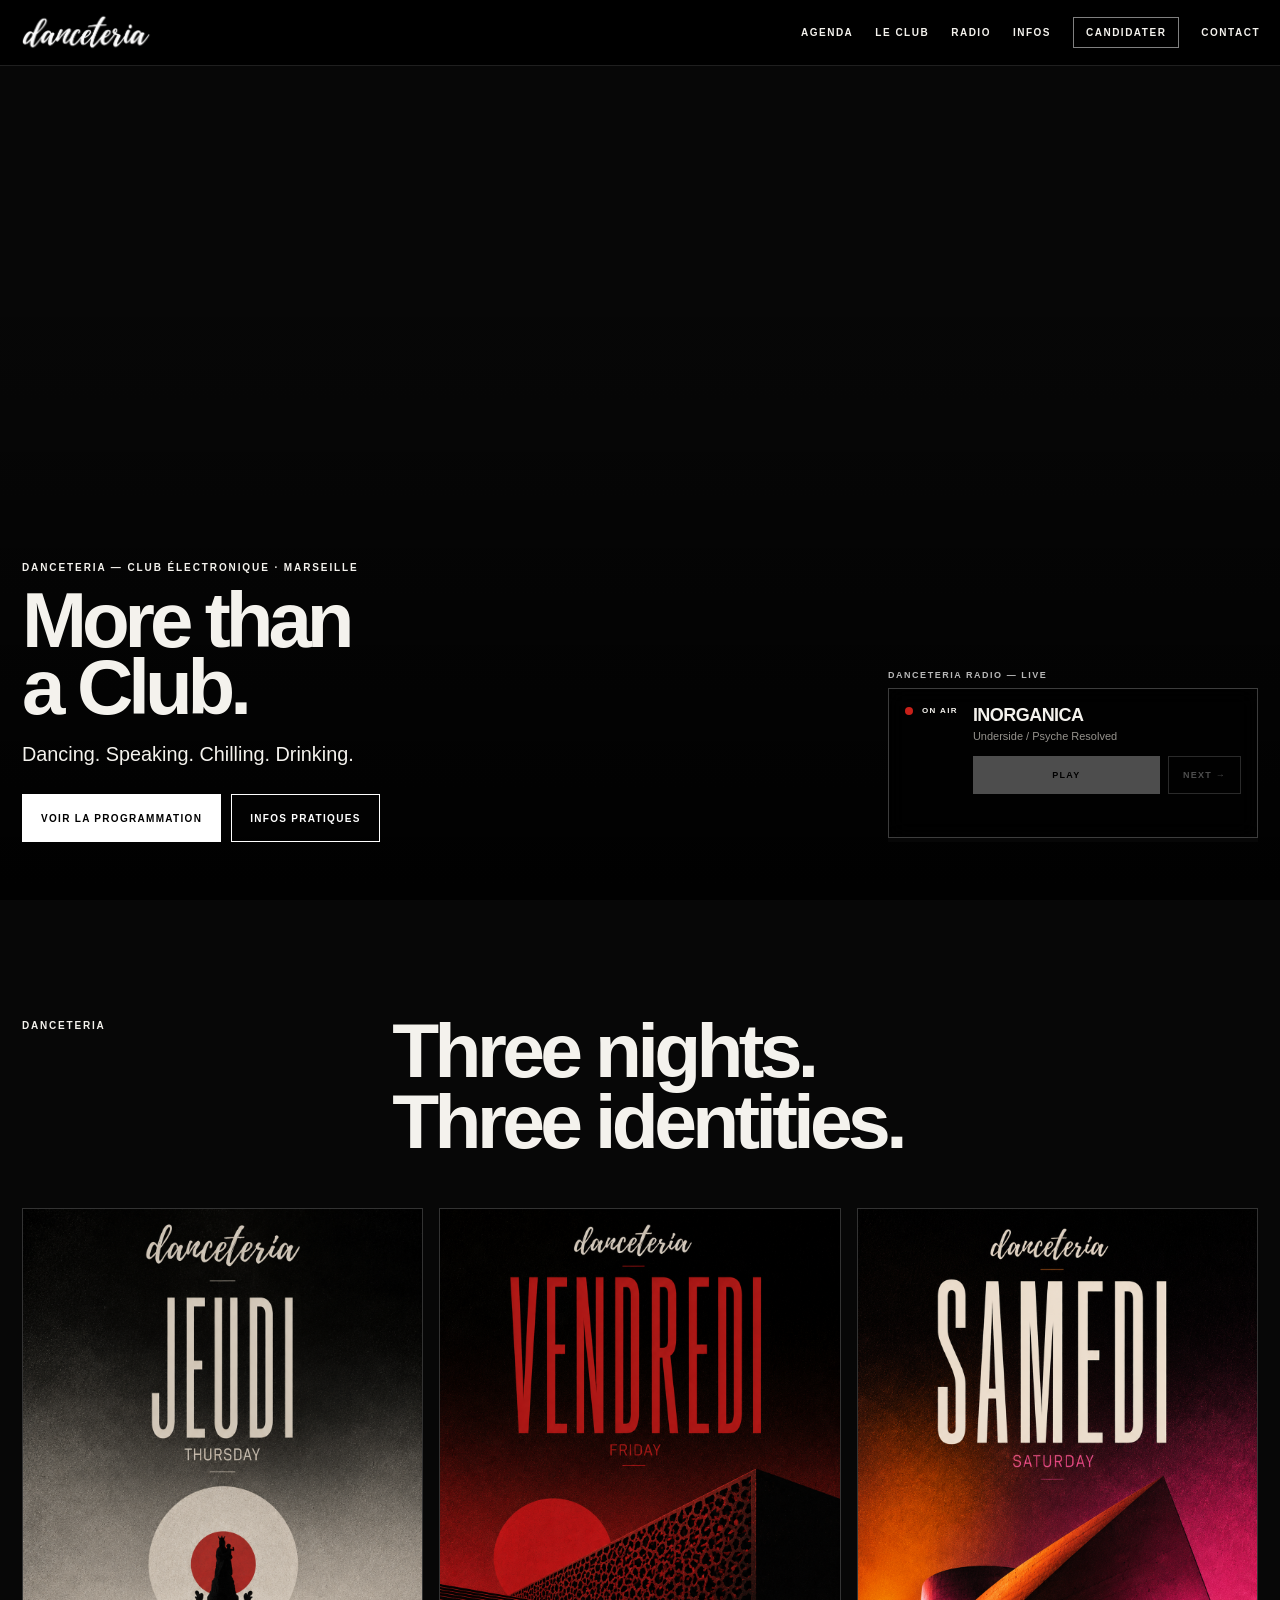
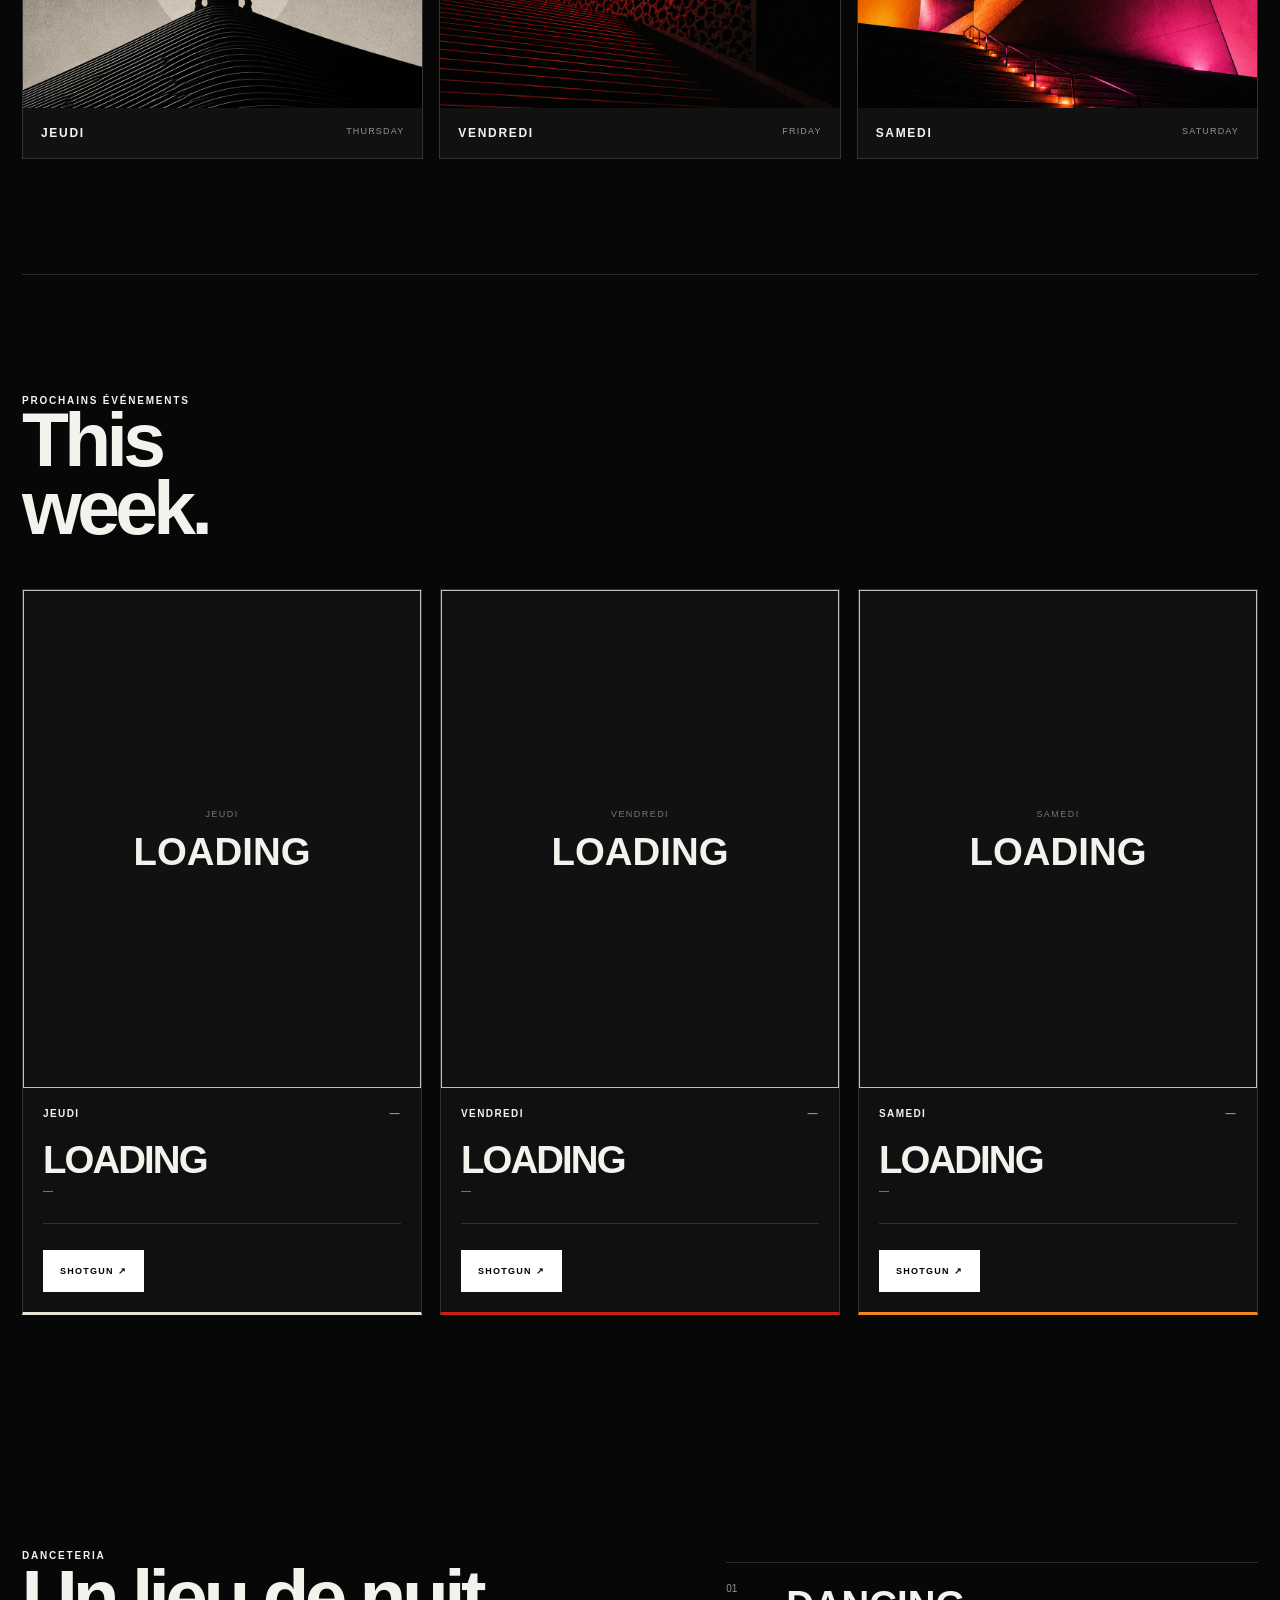
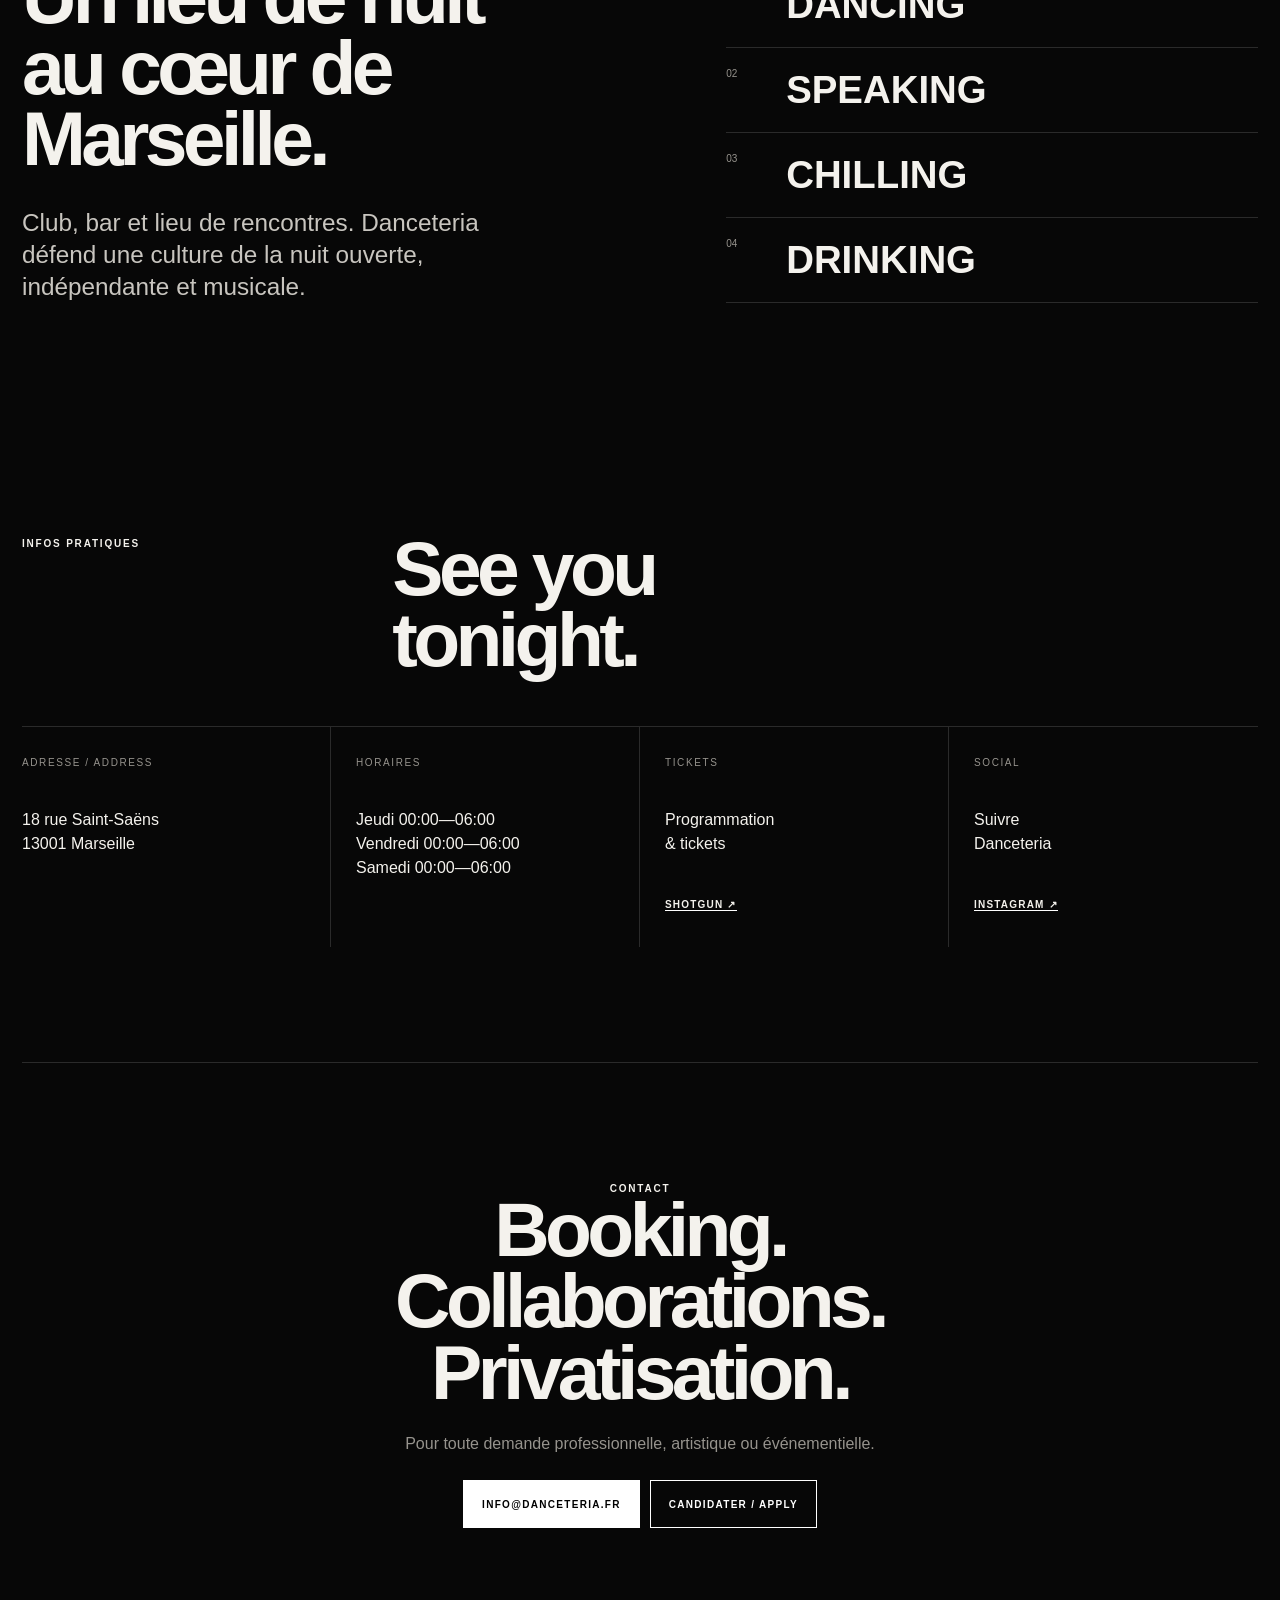
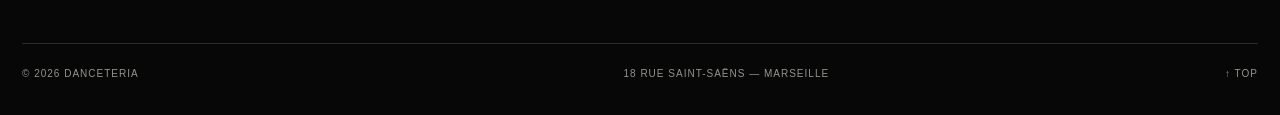
==== commit f3161b96: "Refresh homepage radio embed after next-track update" ====
--- a/index.html
+++ b/index.html
@@ -935,7 +935,7 @@
 
       <iframe
         class="hero-radio-frame"
-        src="radio.html?embed=1&autoplay=1"
+        src="radio.html?embed=1&autoplay=1&v=20260904-2"
         title="Danceteria Radio"
         allow="autoplay"
         loading="eager"
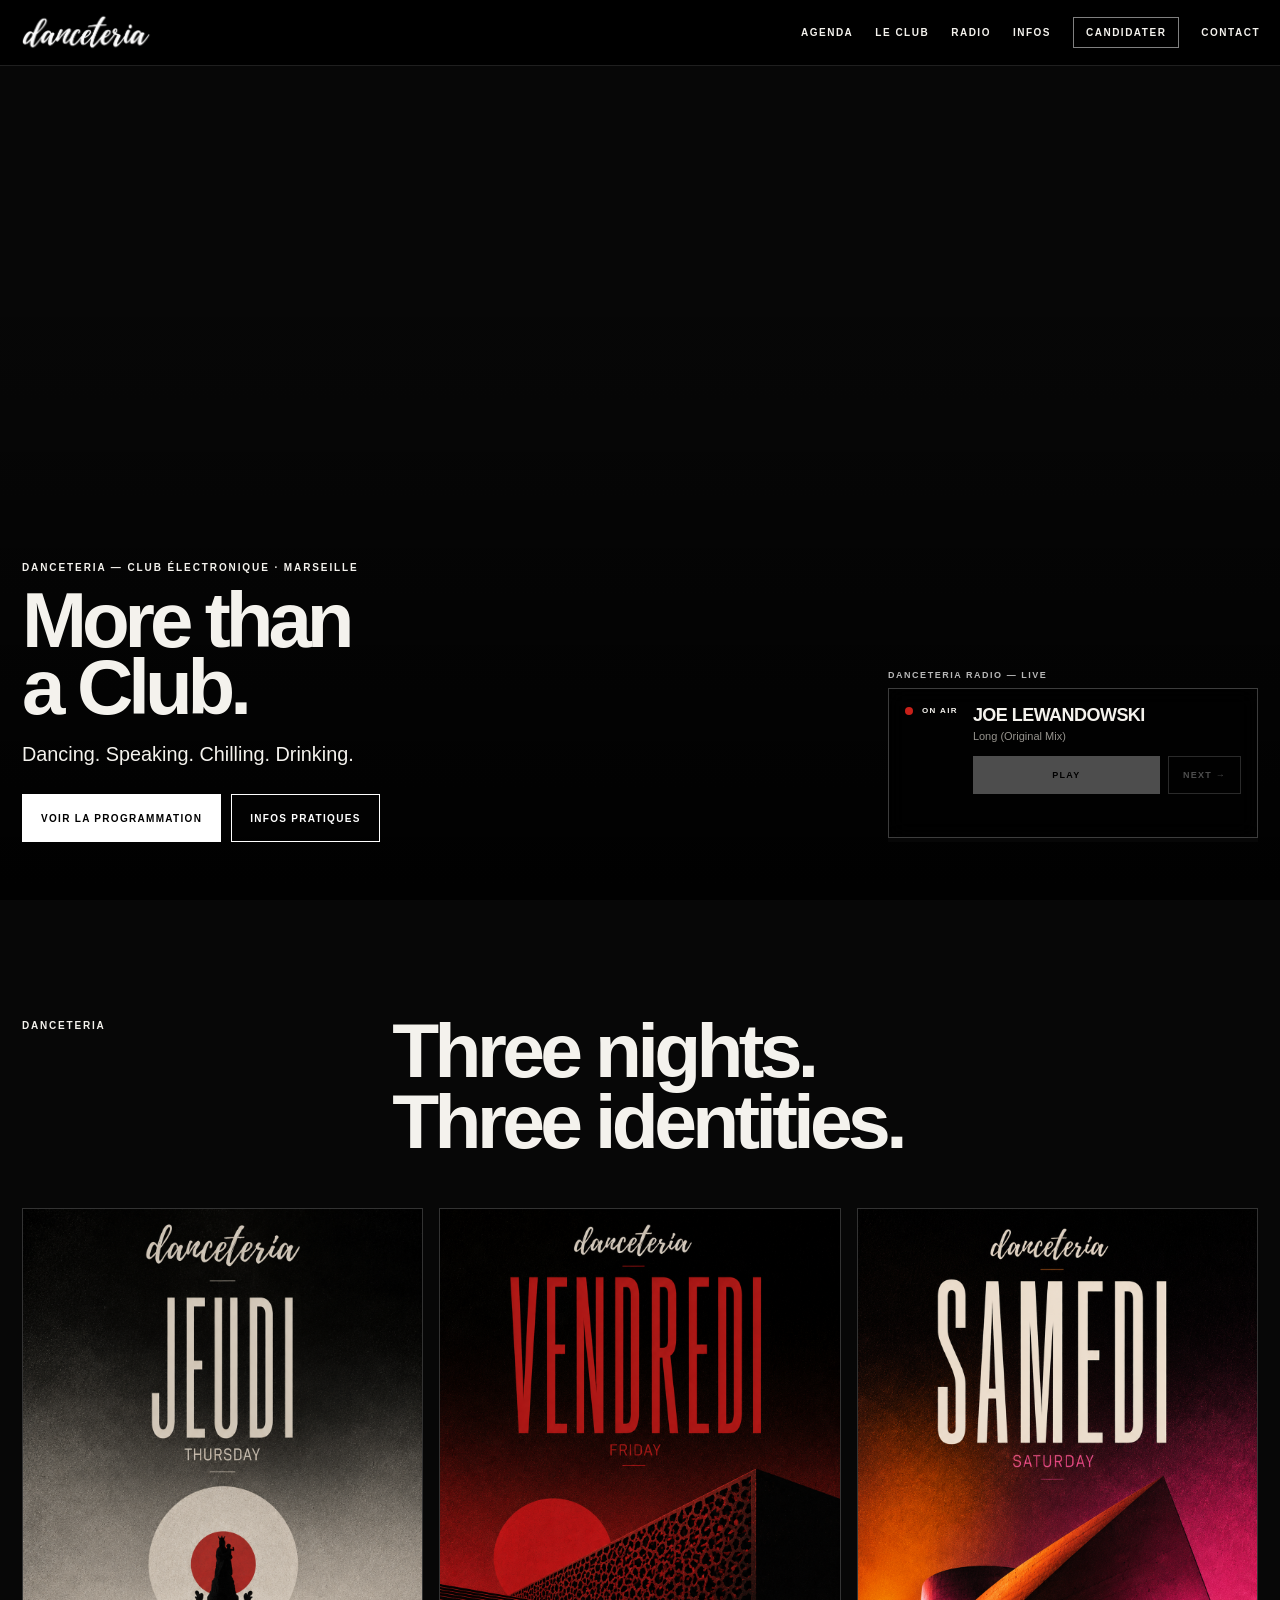
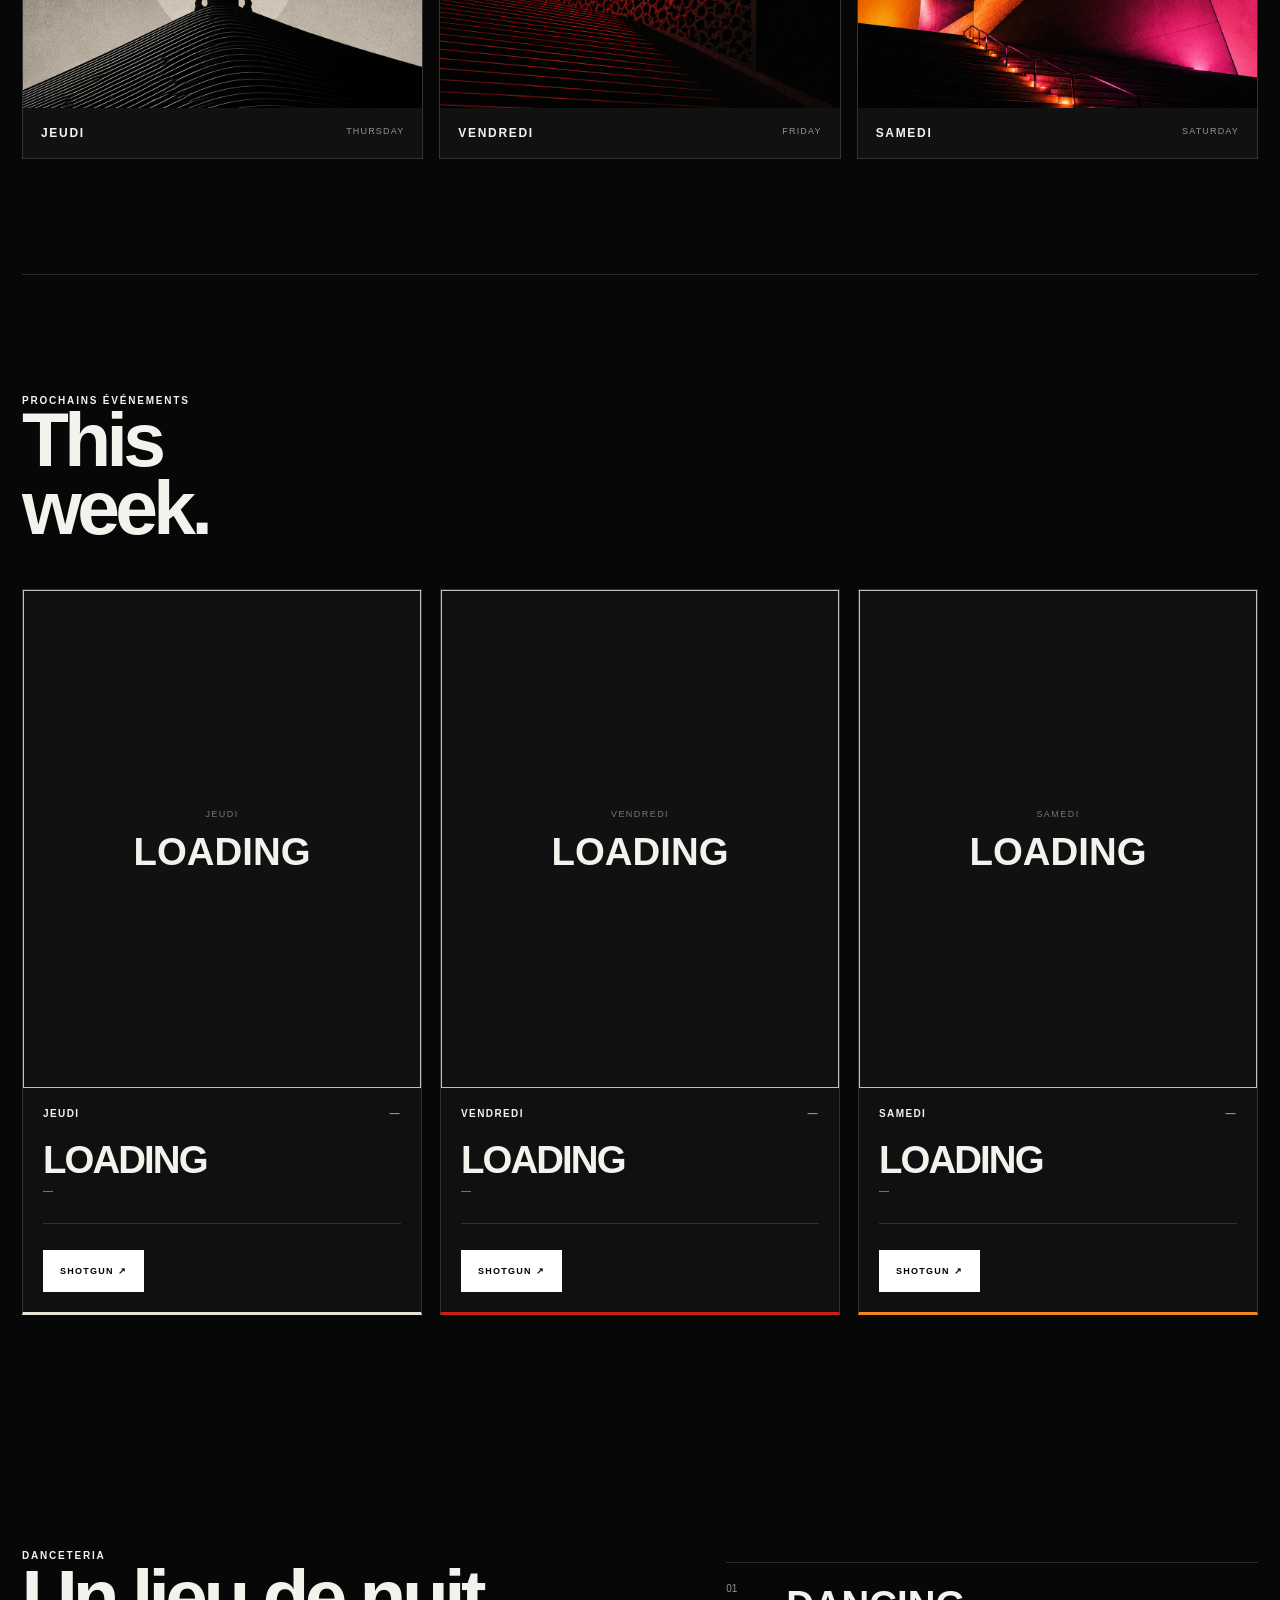
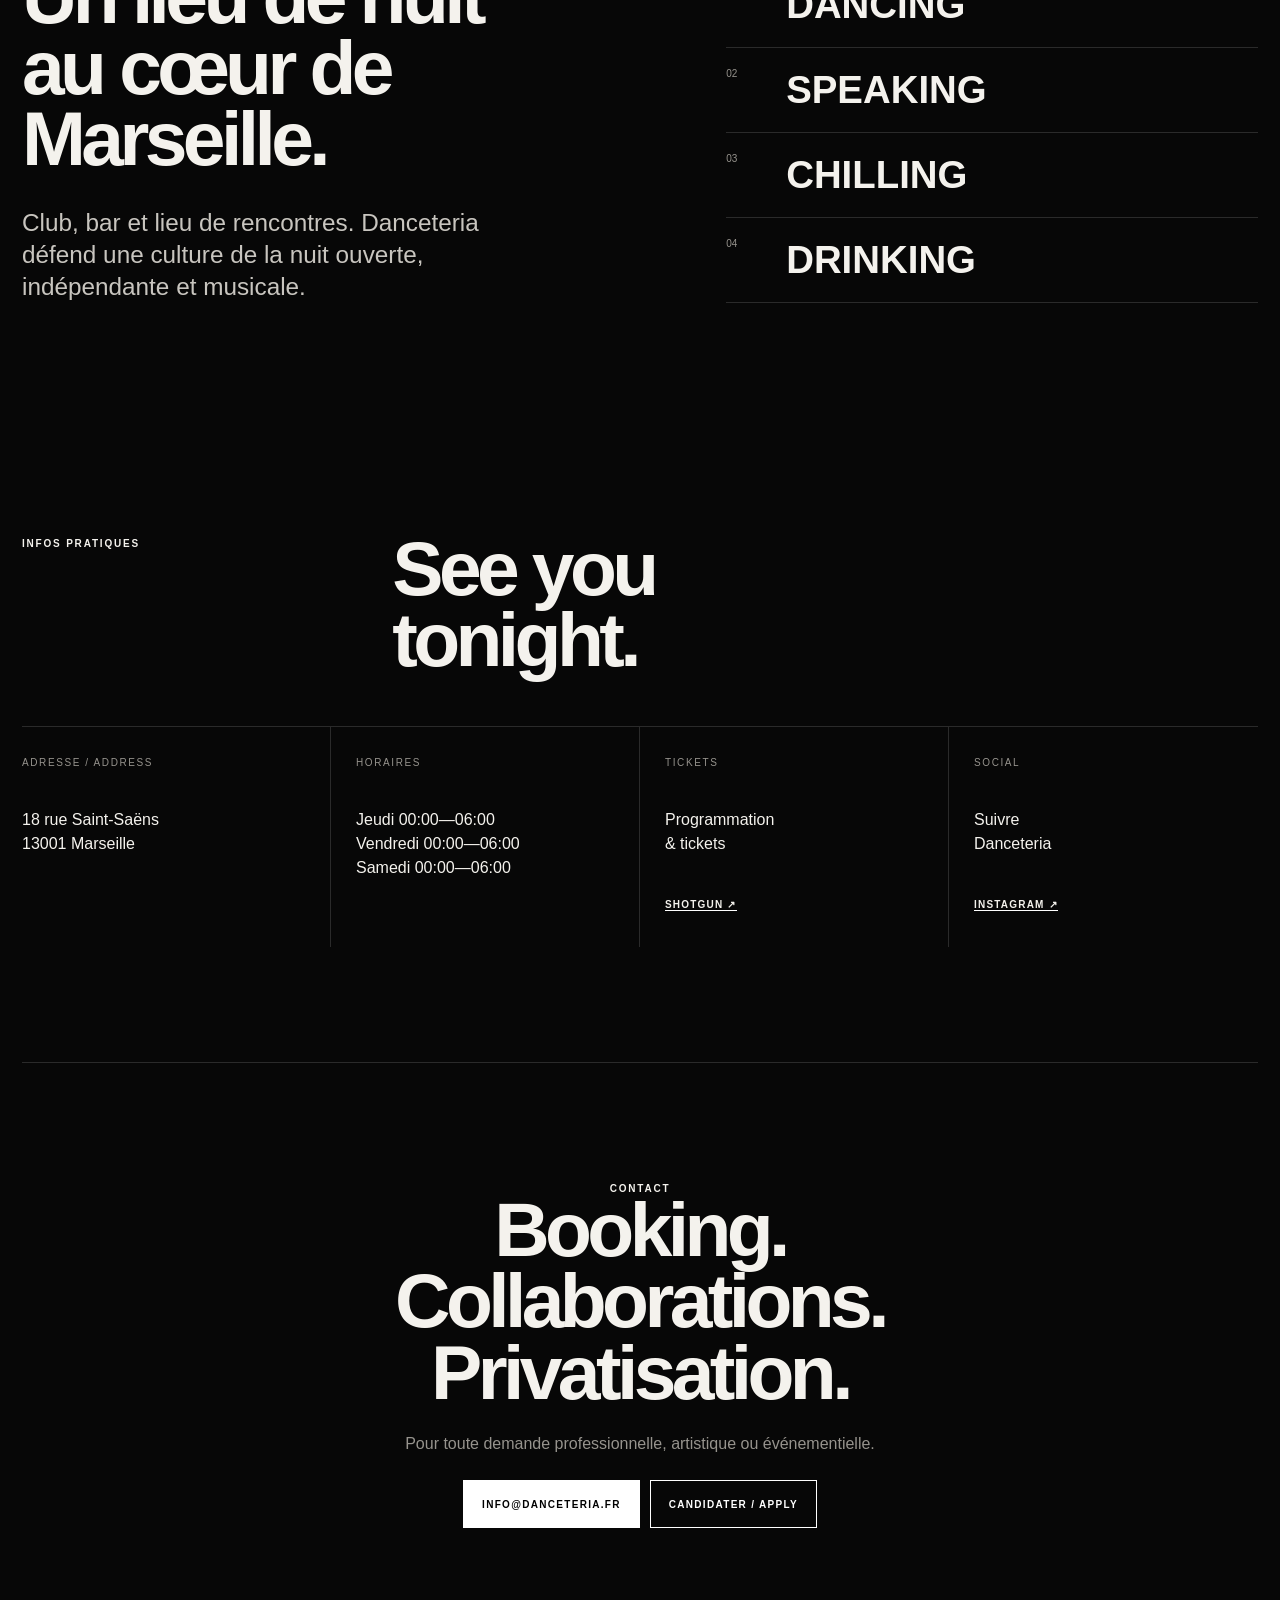
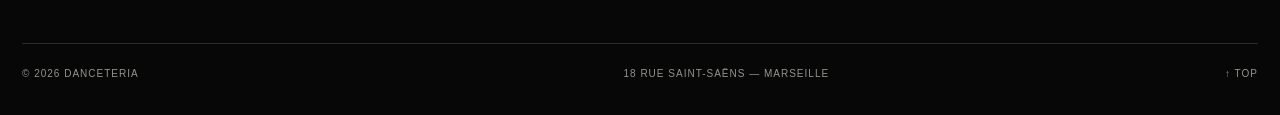
==== commit a1ff16bc: "Update index.html" ====
--- a/index.html
+++ b/index.html
@@ -2,6 +2,15 @@
 <html lang="fr">
 
 <head>
+
+  <!-- Google tag (gtag.js) — DANCETERIA.FR -->
+  <script async src="https://www.googletagmanager.com/gtag/js?id=G-4NT4JHW9YG"></script>
+  <script>
+    window.dataLayer = window.dataLayer || [];
+    function gtag(){dataLayer.push(arguments);}
+    gtag('js', new Date());
+    gtag('config', 'G-4NT4JHW9YG');
+  </script>
 
   <meta charset="UTF-8">
 
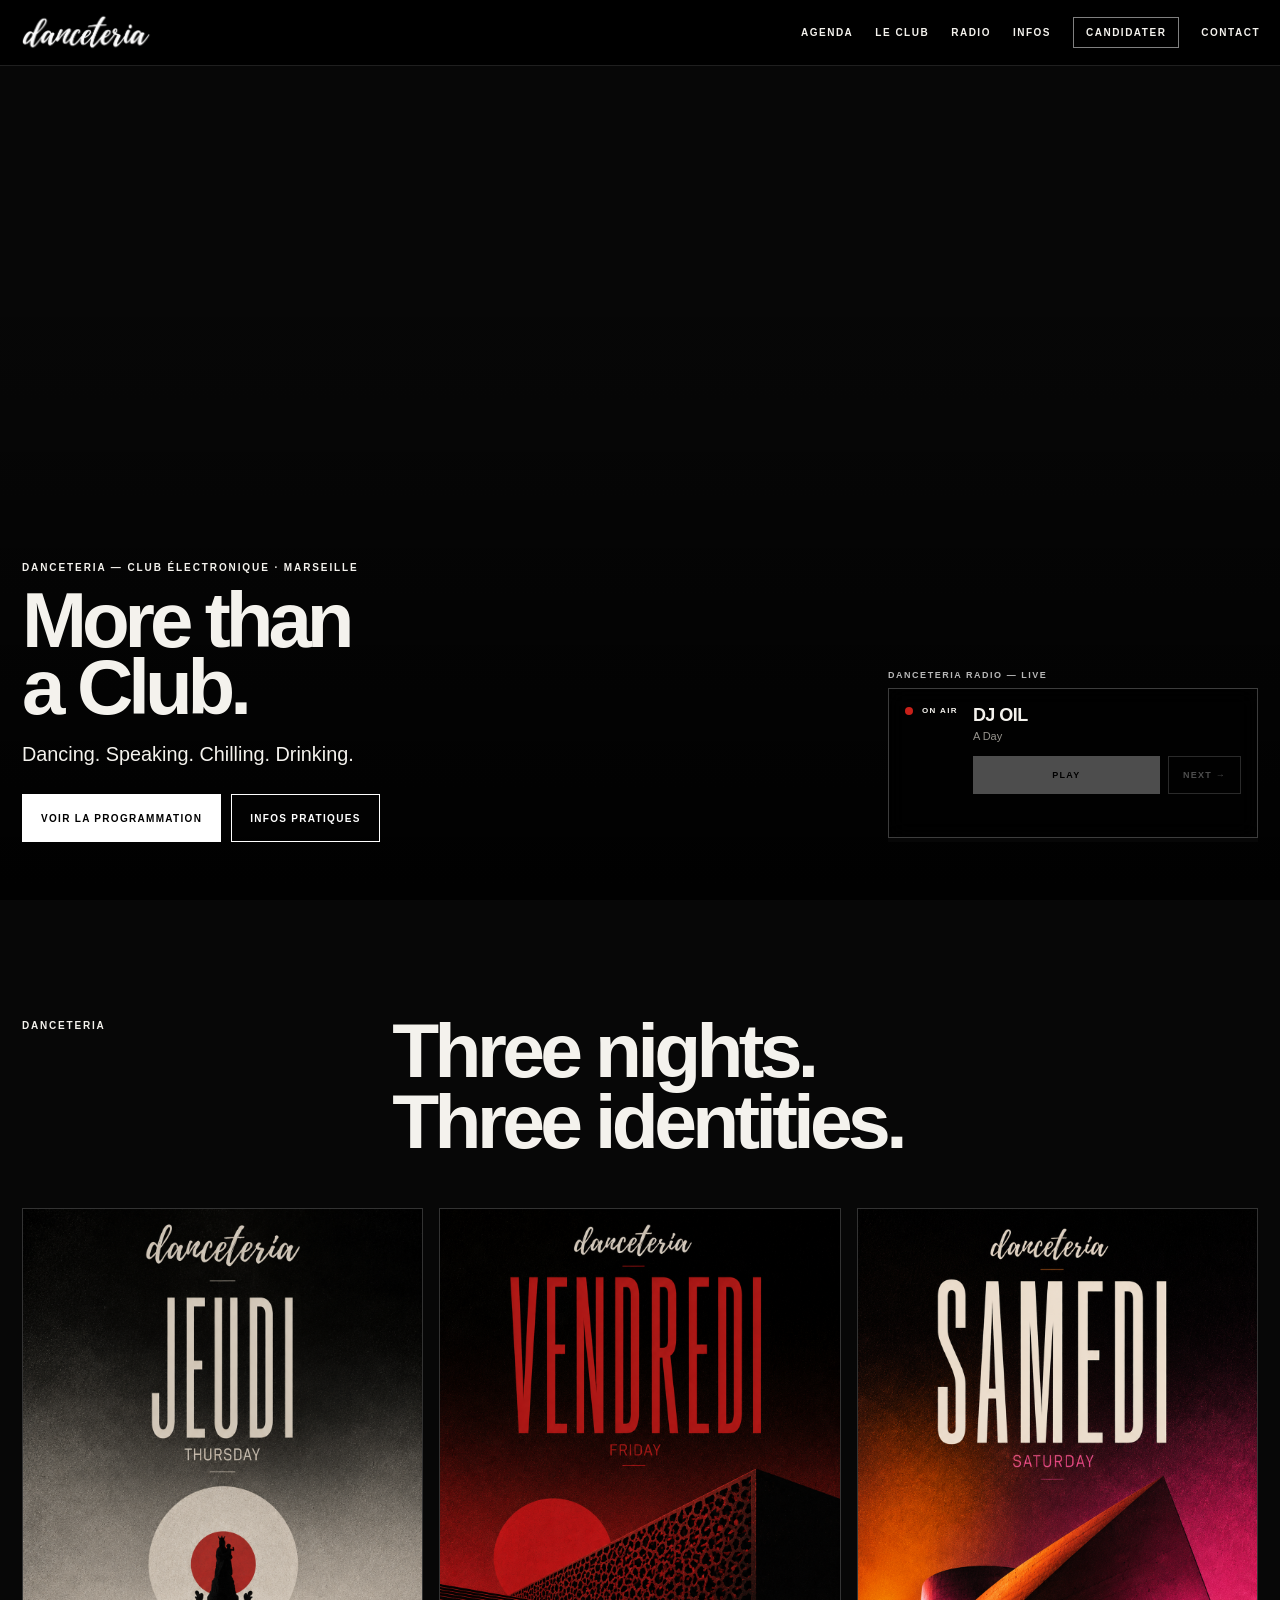
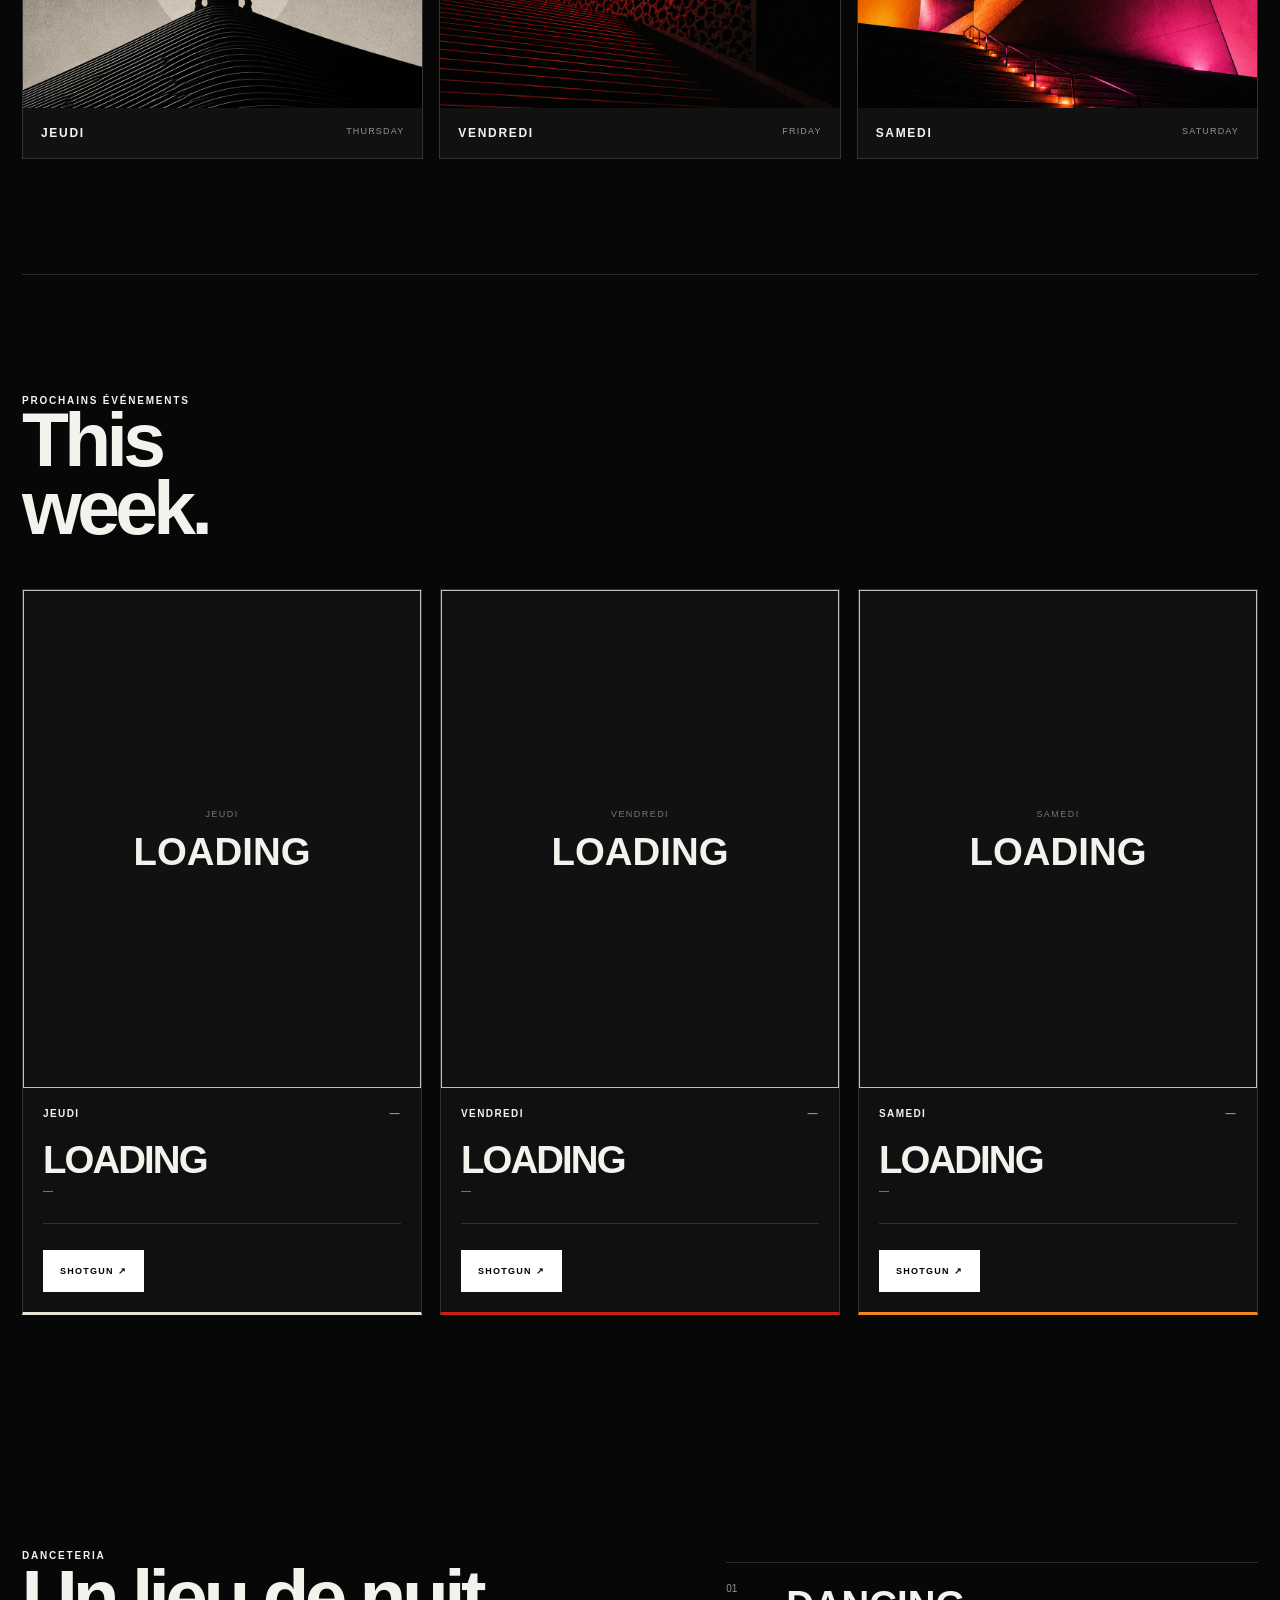
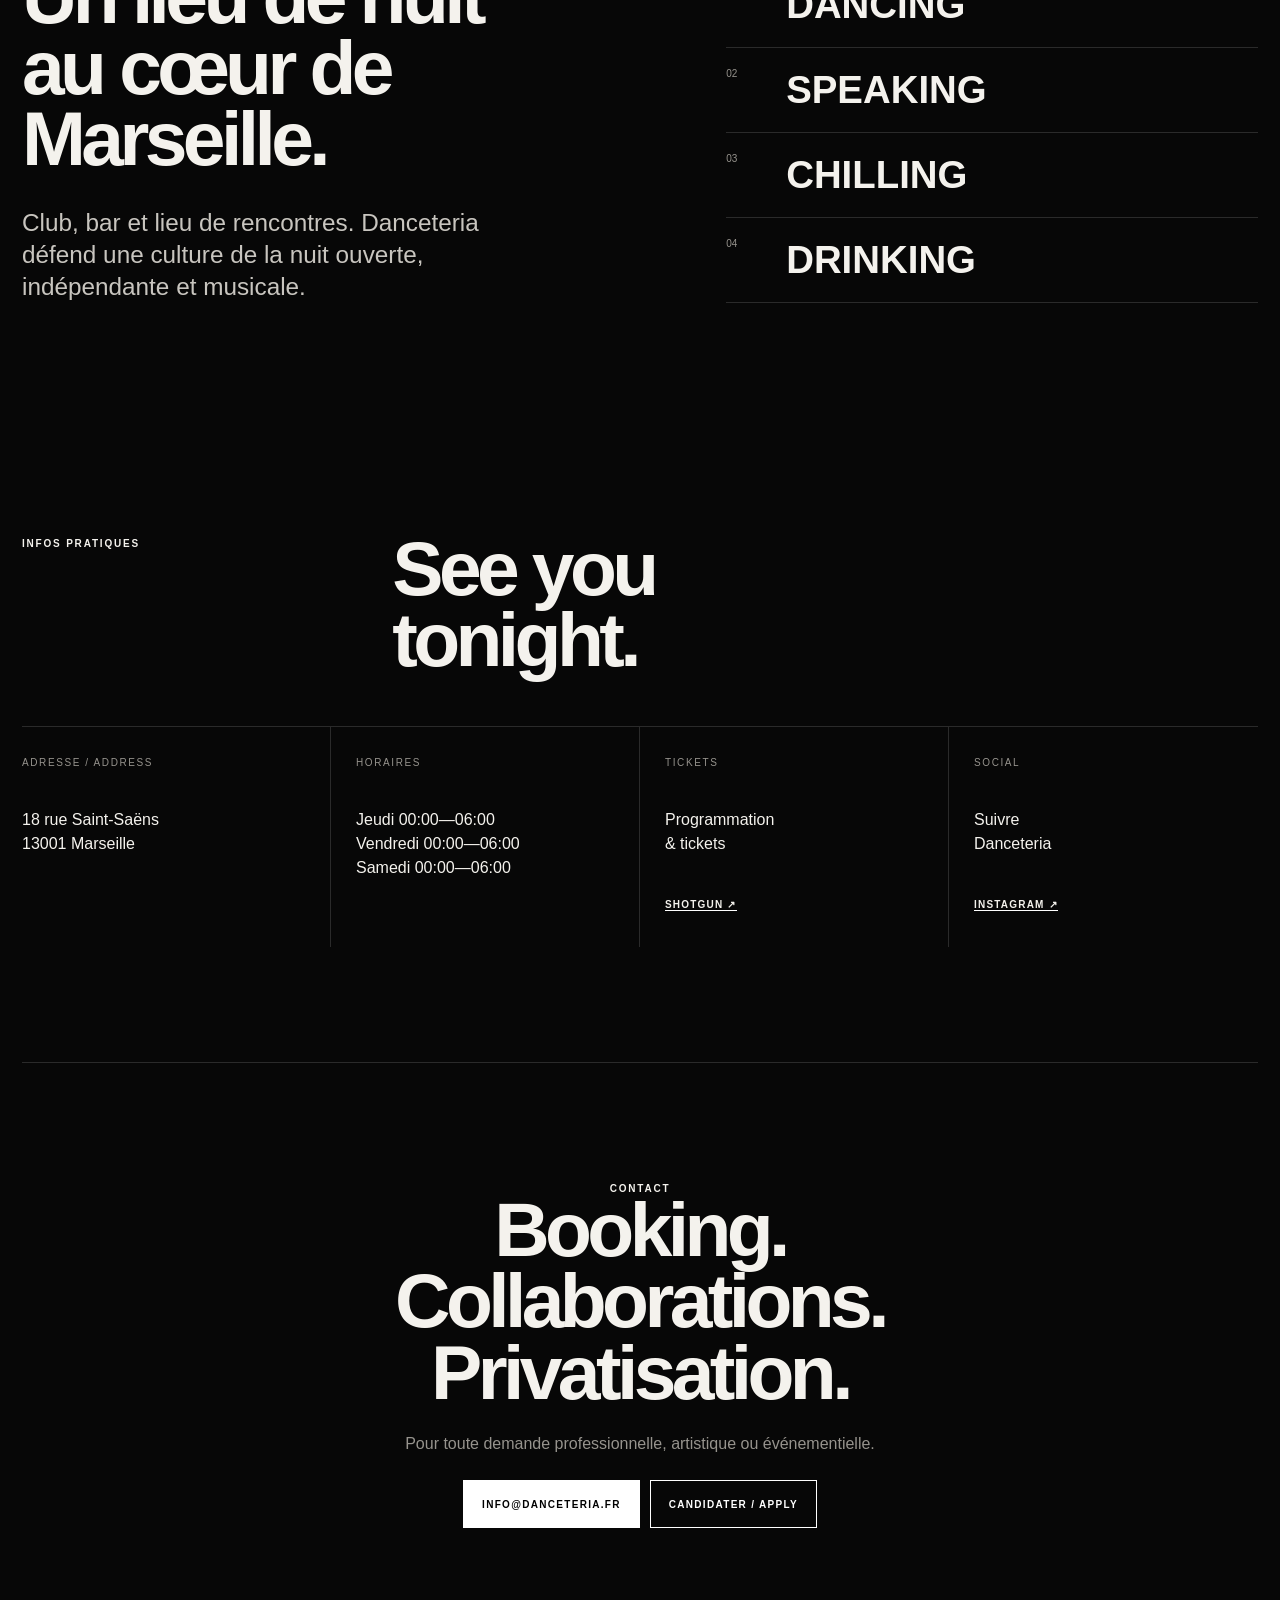
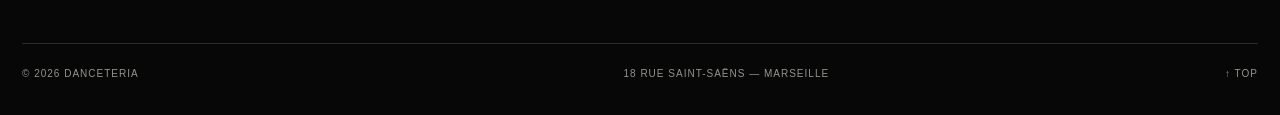
==== commit 9ae89494: "Track Shotgun clicks in GA4" ====
--- a/index.html
+++ b/index.html
@@ -2558,6 +2558,81 @@
 
 
 
+/*
+============================================================
+ANALYTICS — SHOTGUN CLICKS
+============================================================
+*/
+
+
+document.addEventListener(
+  'click',
+  event => {
+
+    const link =
+      event.target.closest(
+        'a[href]'
+      );
+
+
+    if (!link) {
+      return;
+    }
+
+
+    try {
+
+      const url =
+        new URL(
+          link.href,
+          window.location.href
+        );
+
+
+      const isShotgun =
+        url.hostname === 'shotgun.live'
+        ||
+        url.hostname.endsWith(
+          '.shotgun.live'
+        );
+
+
+      if (
+        isShotgun
+        &&
+        typeof window.gtag === 'function'
+      ) {
+
+        window.gtag(
+          'event',
+          'click_shotgun',
+          {
+            link_url: url.href,
+            link_domain: url.hostname,
+            link_text:
+              String(
+                link.textContent || ''
+              )
+                .trim()
+                .slice(0,100),
+            transport_type: 'beacon'
+          }
+        );
+
+      }
+
+    }
+
+    catch(error) {
+      // Invalid URL: ignore.
+    }
+
+  },
+  true
+);
+
+
+
 initialiseProgramme();
 
 
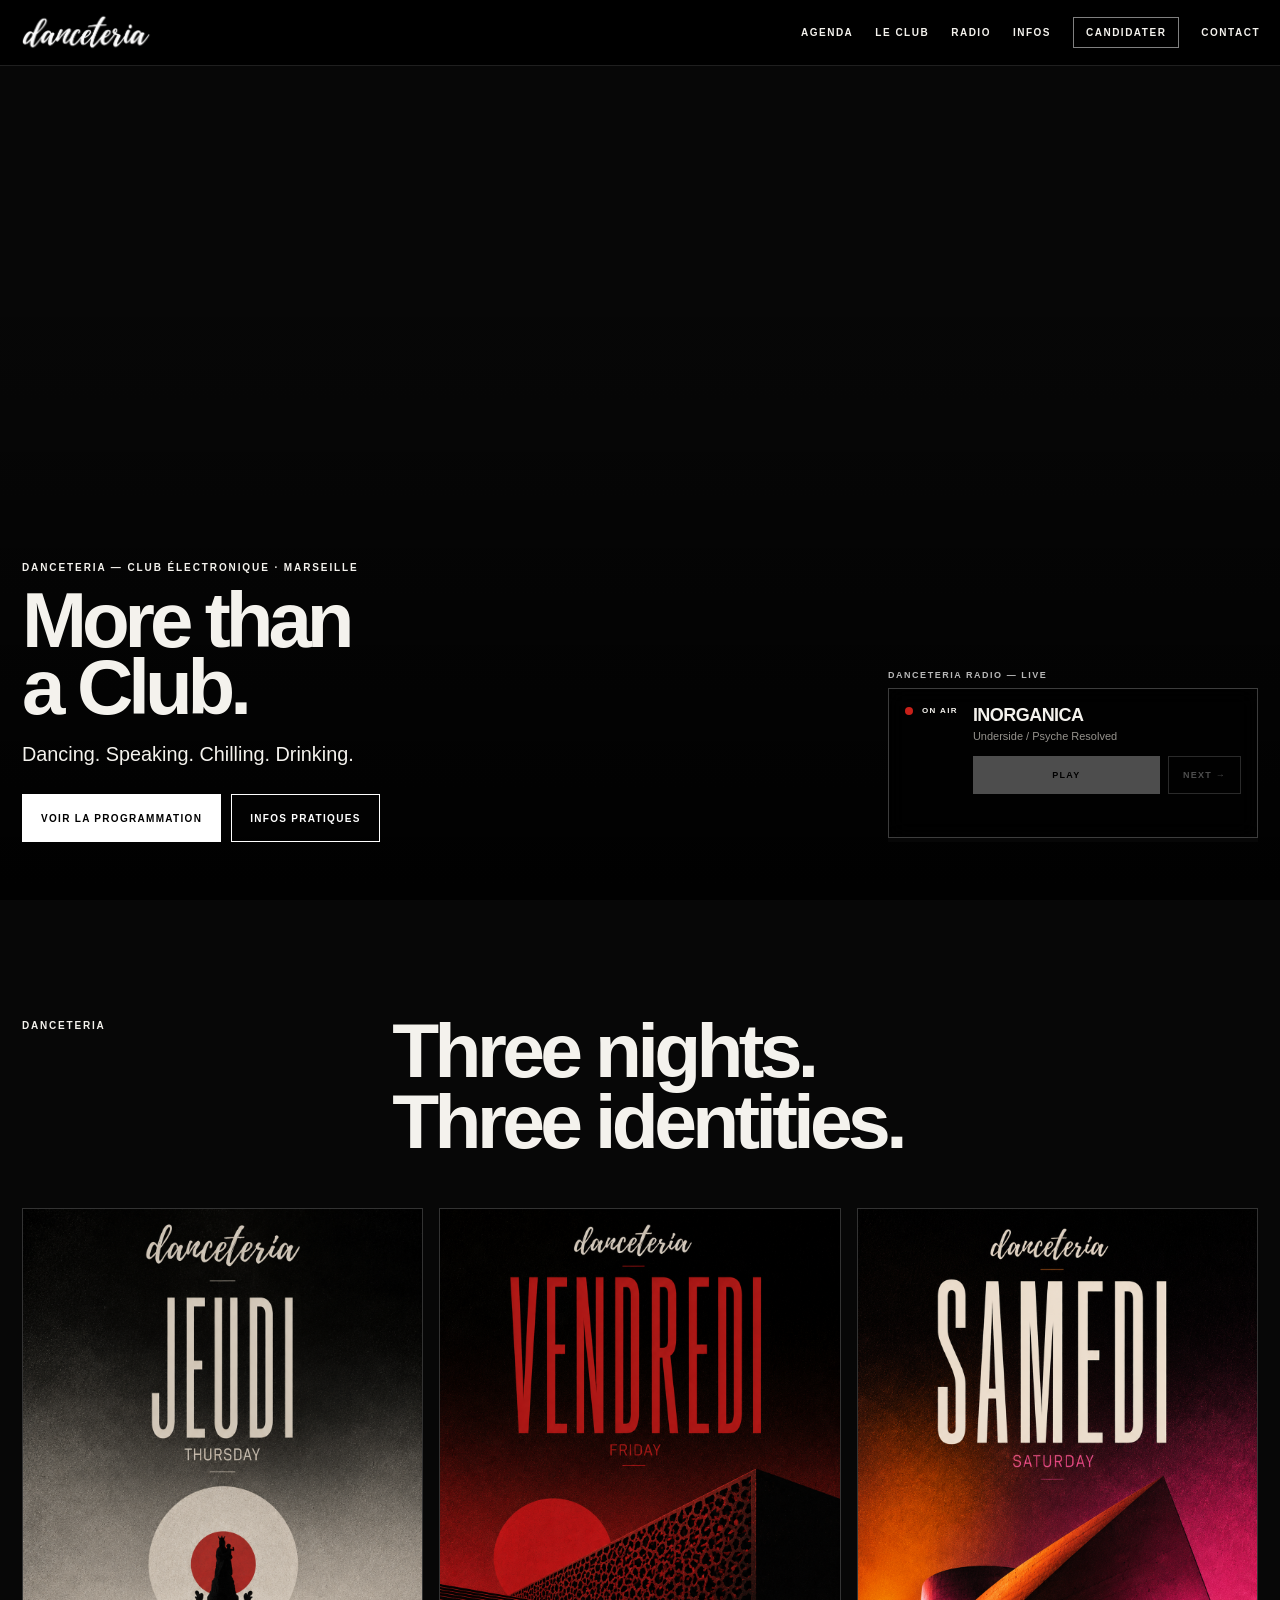
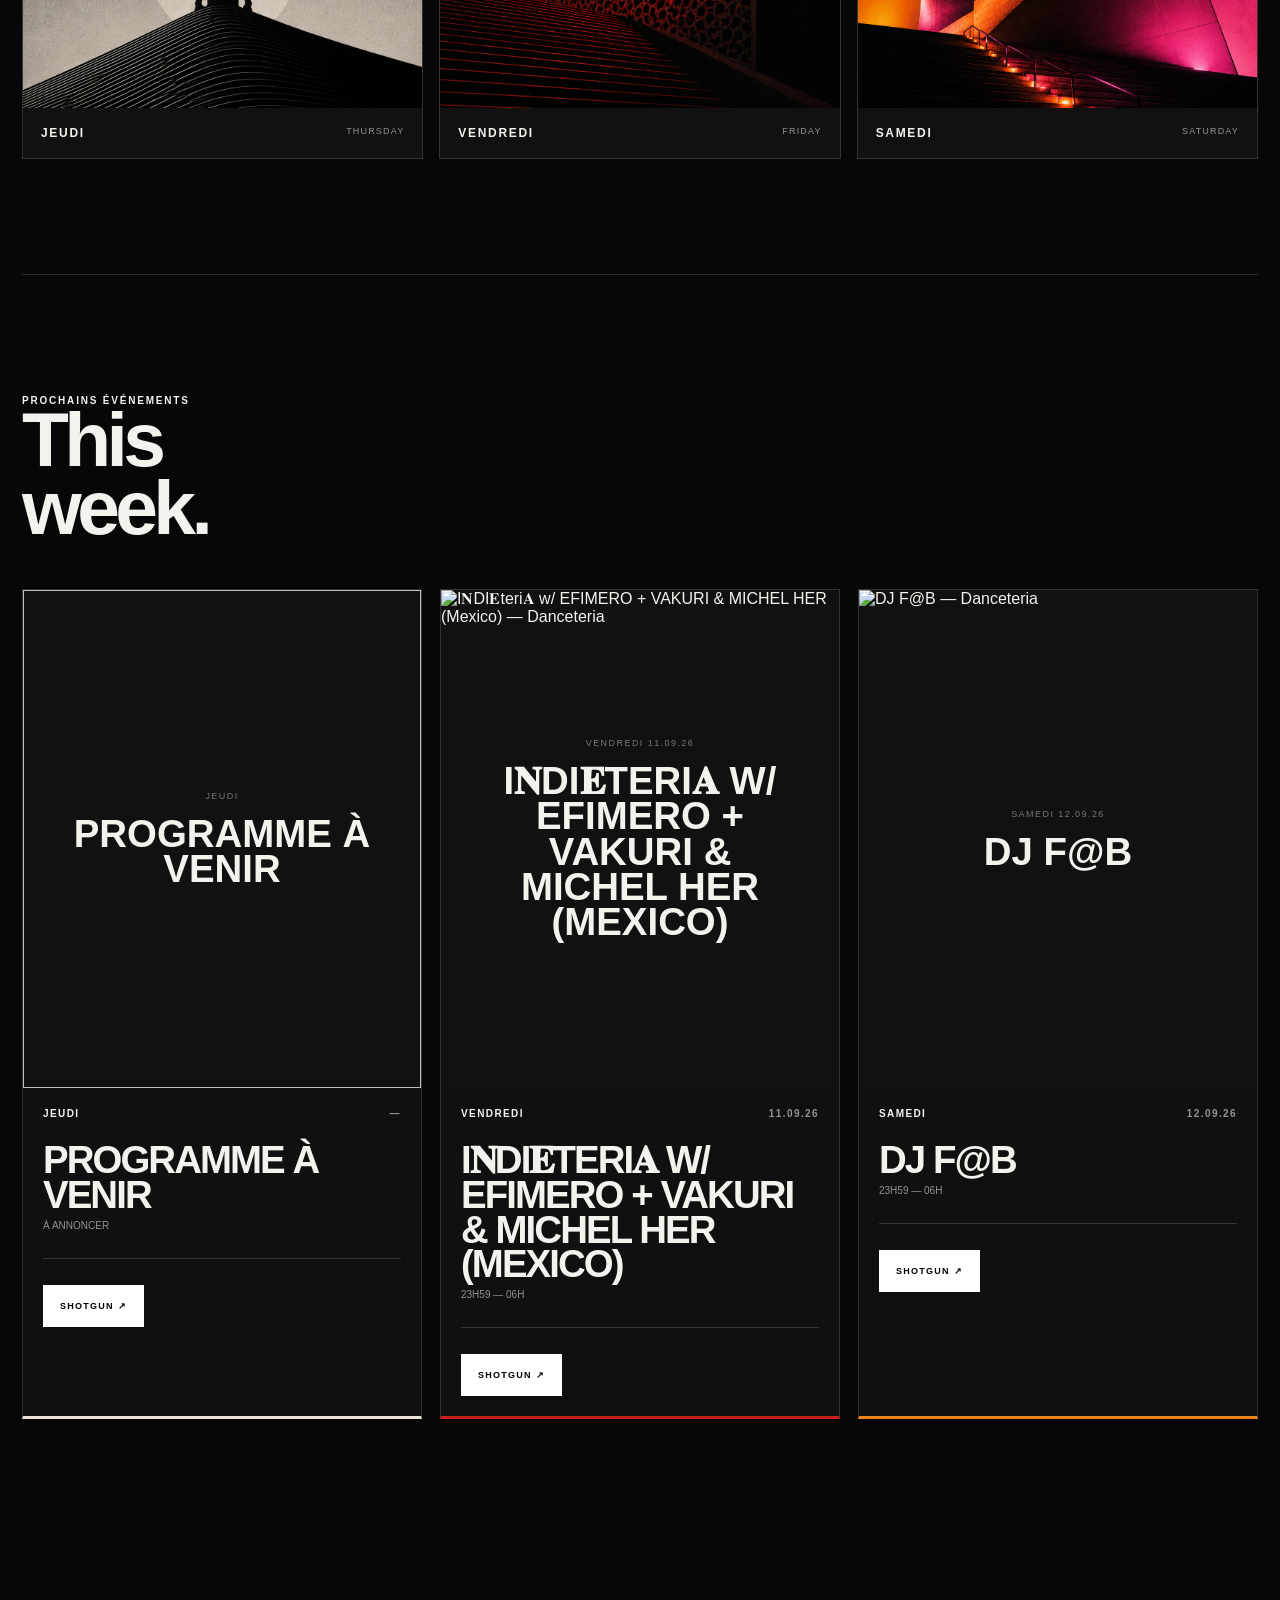
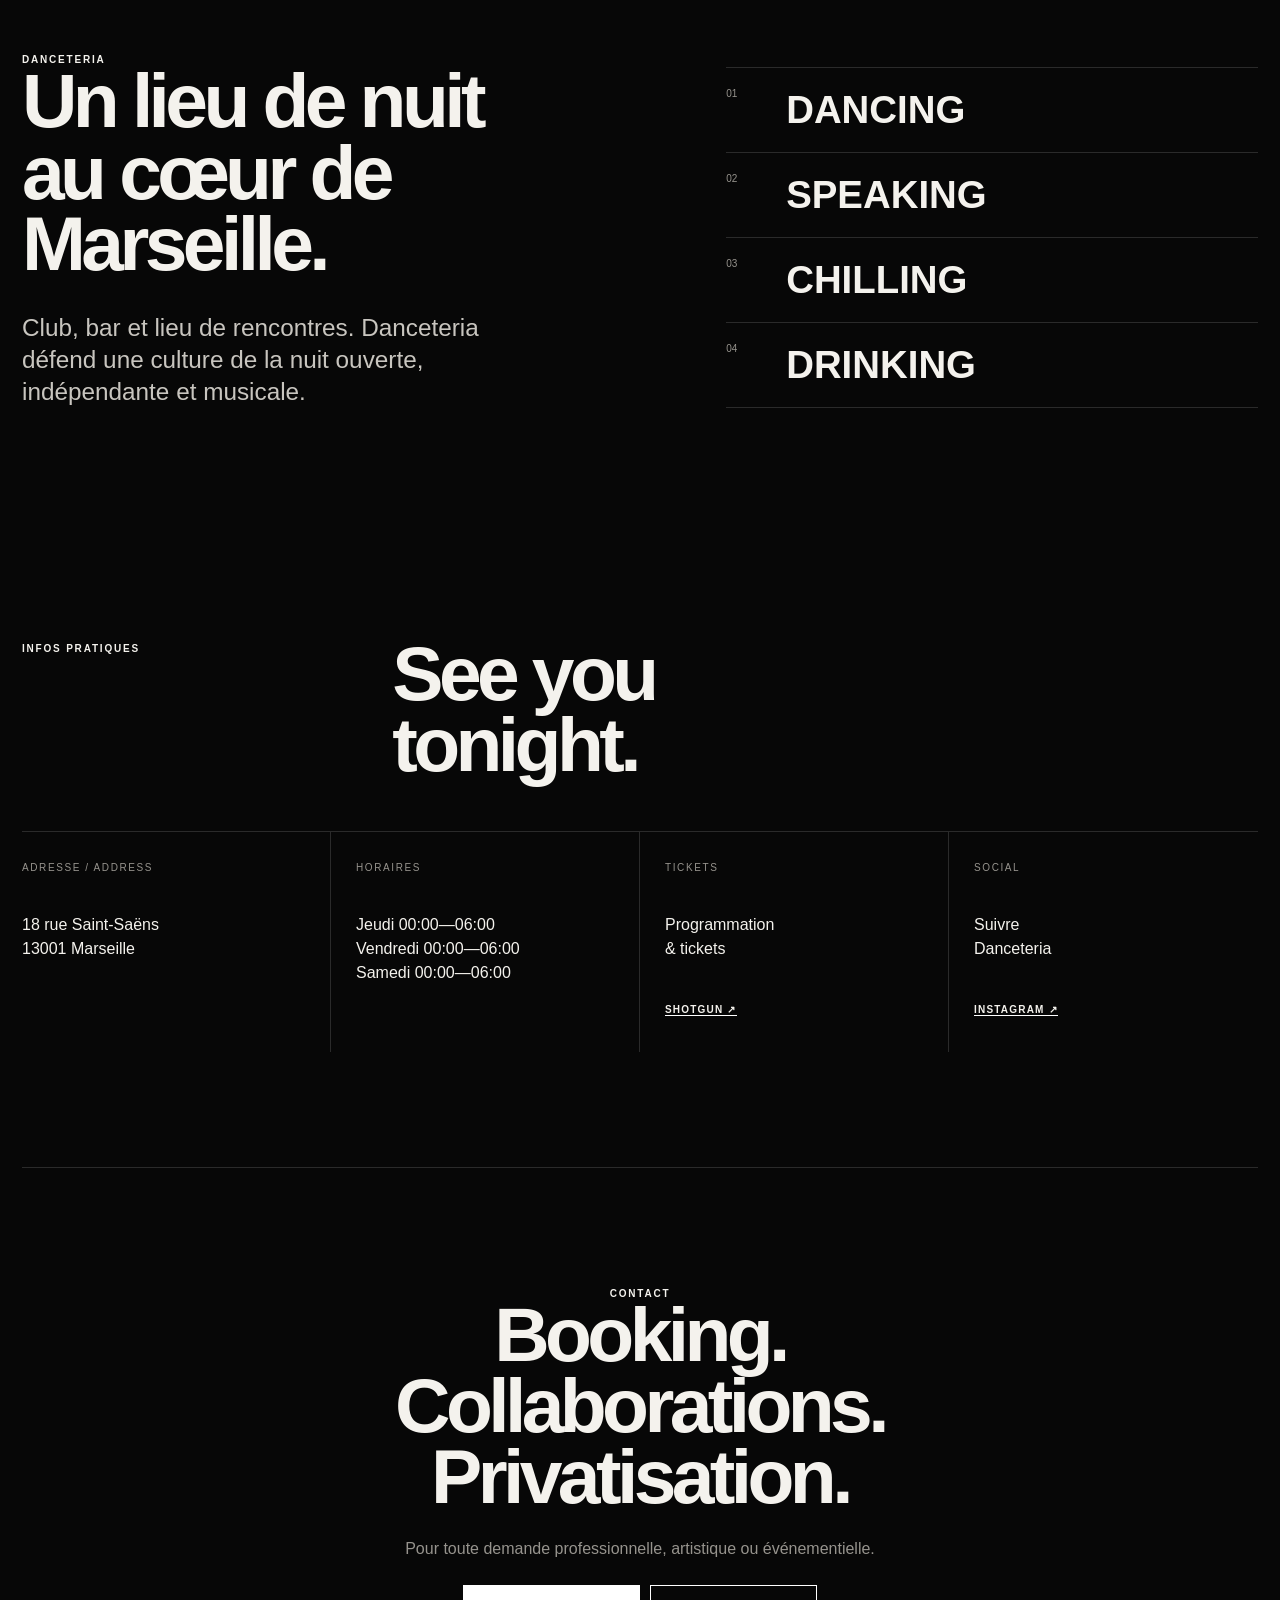
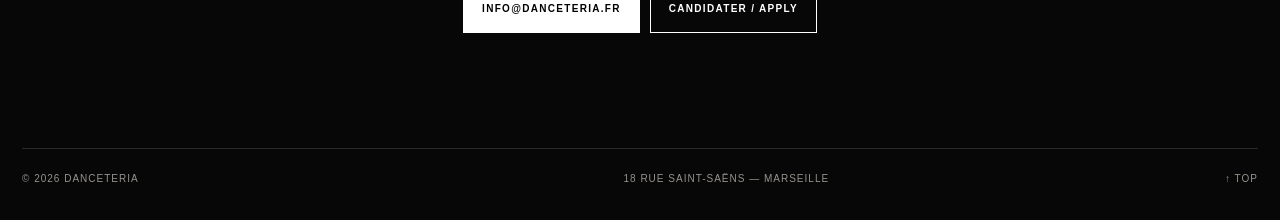
==== commit 556b9634: "Update agenda from Shotgun" ====
--- a/index.html
+++ b/index.html
@@ -2633,11 +2633,14 @@
 
 
 
-initialiseProgramme();
+// Agenda public piloté par Shotgun.
+// initialiseProgramme();
 
 
 </script>
 
+
+<script src="shotgun-agenda.js?v=20260911-1"></script>
 
 </body>
 </html>
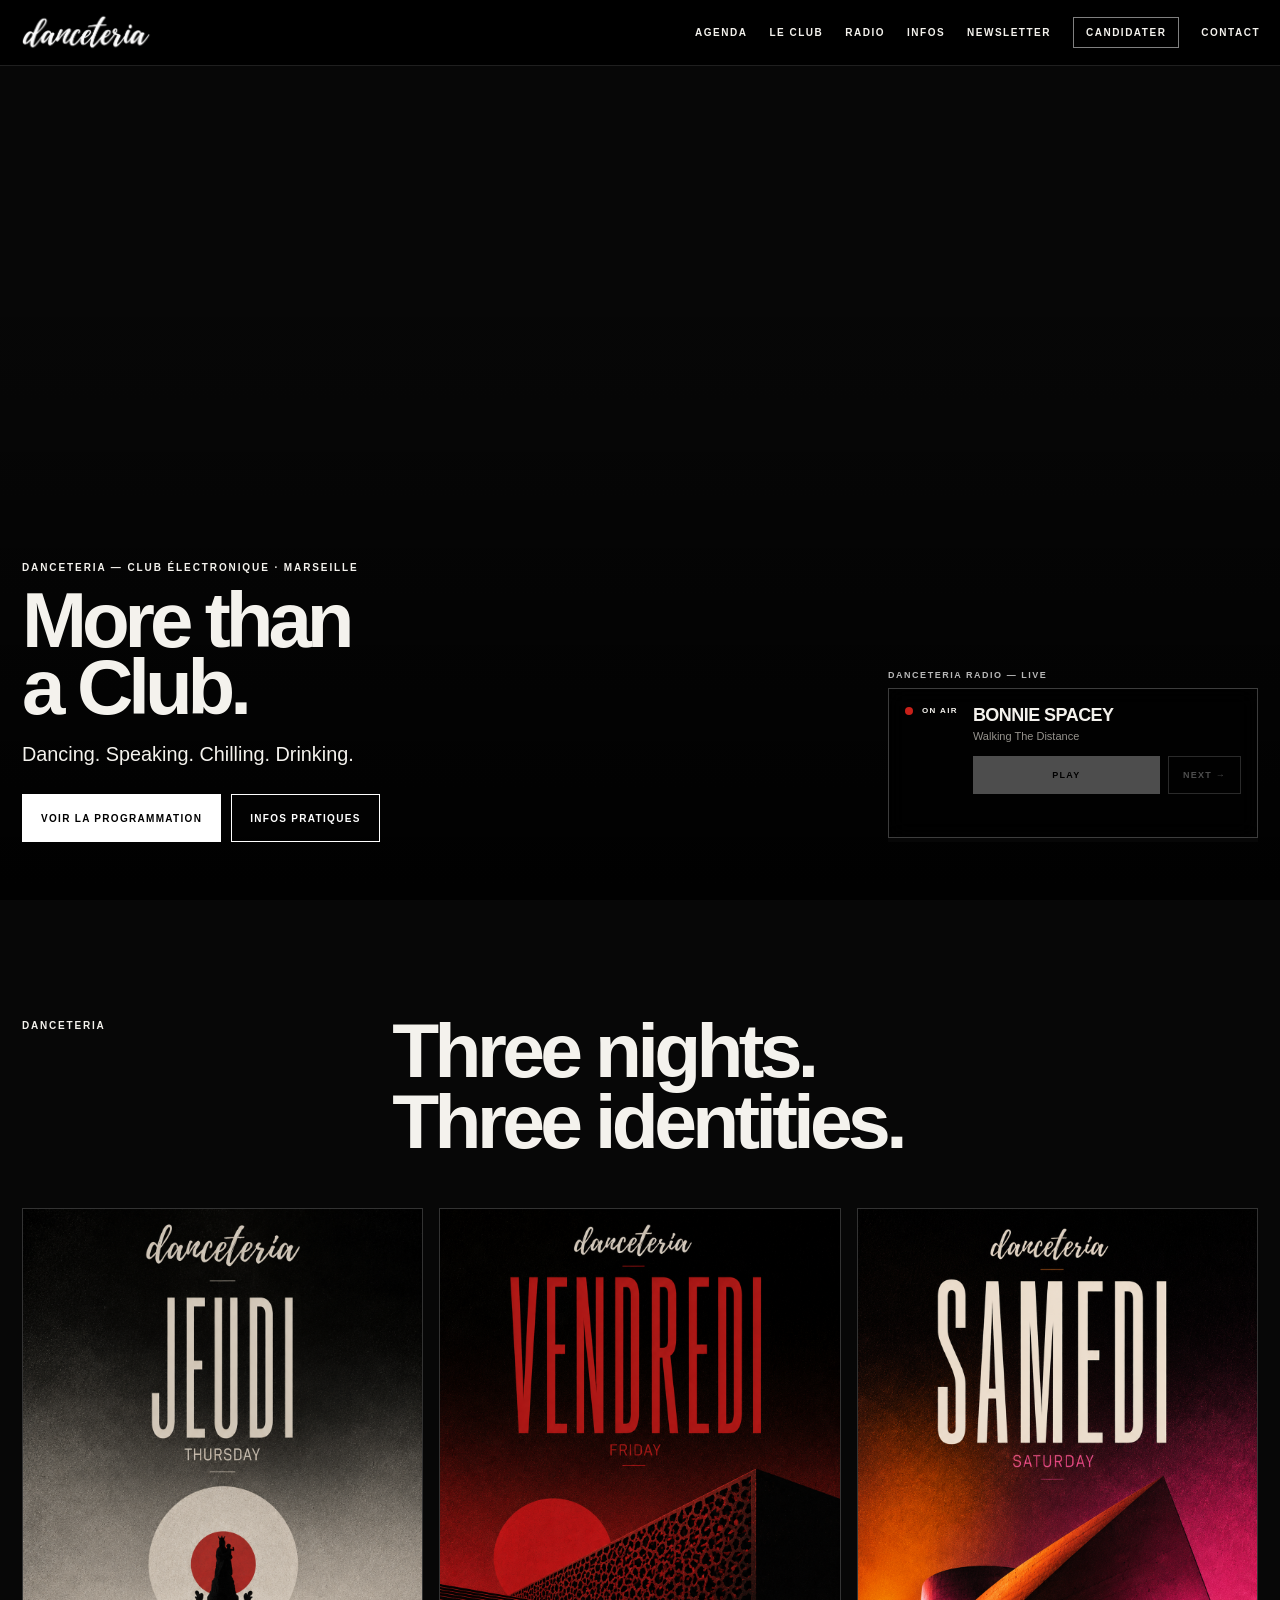
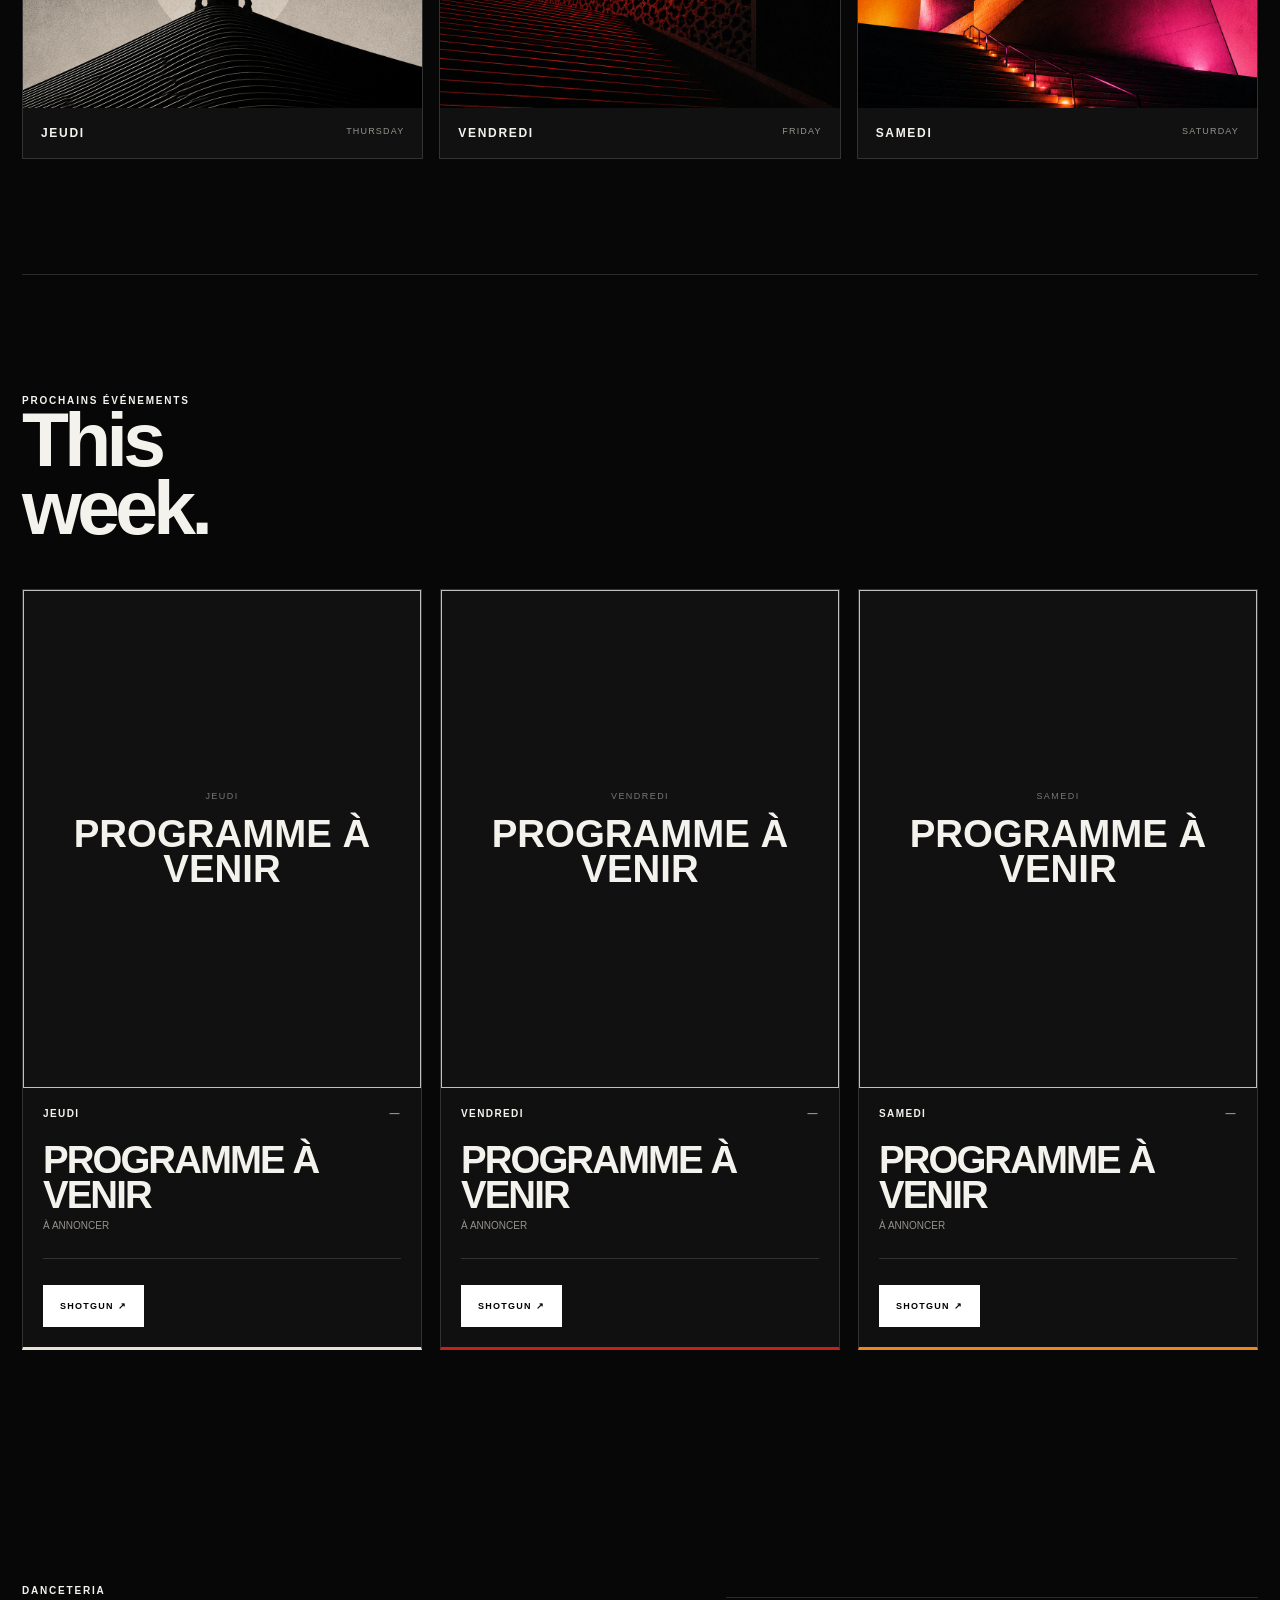
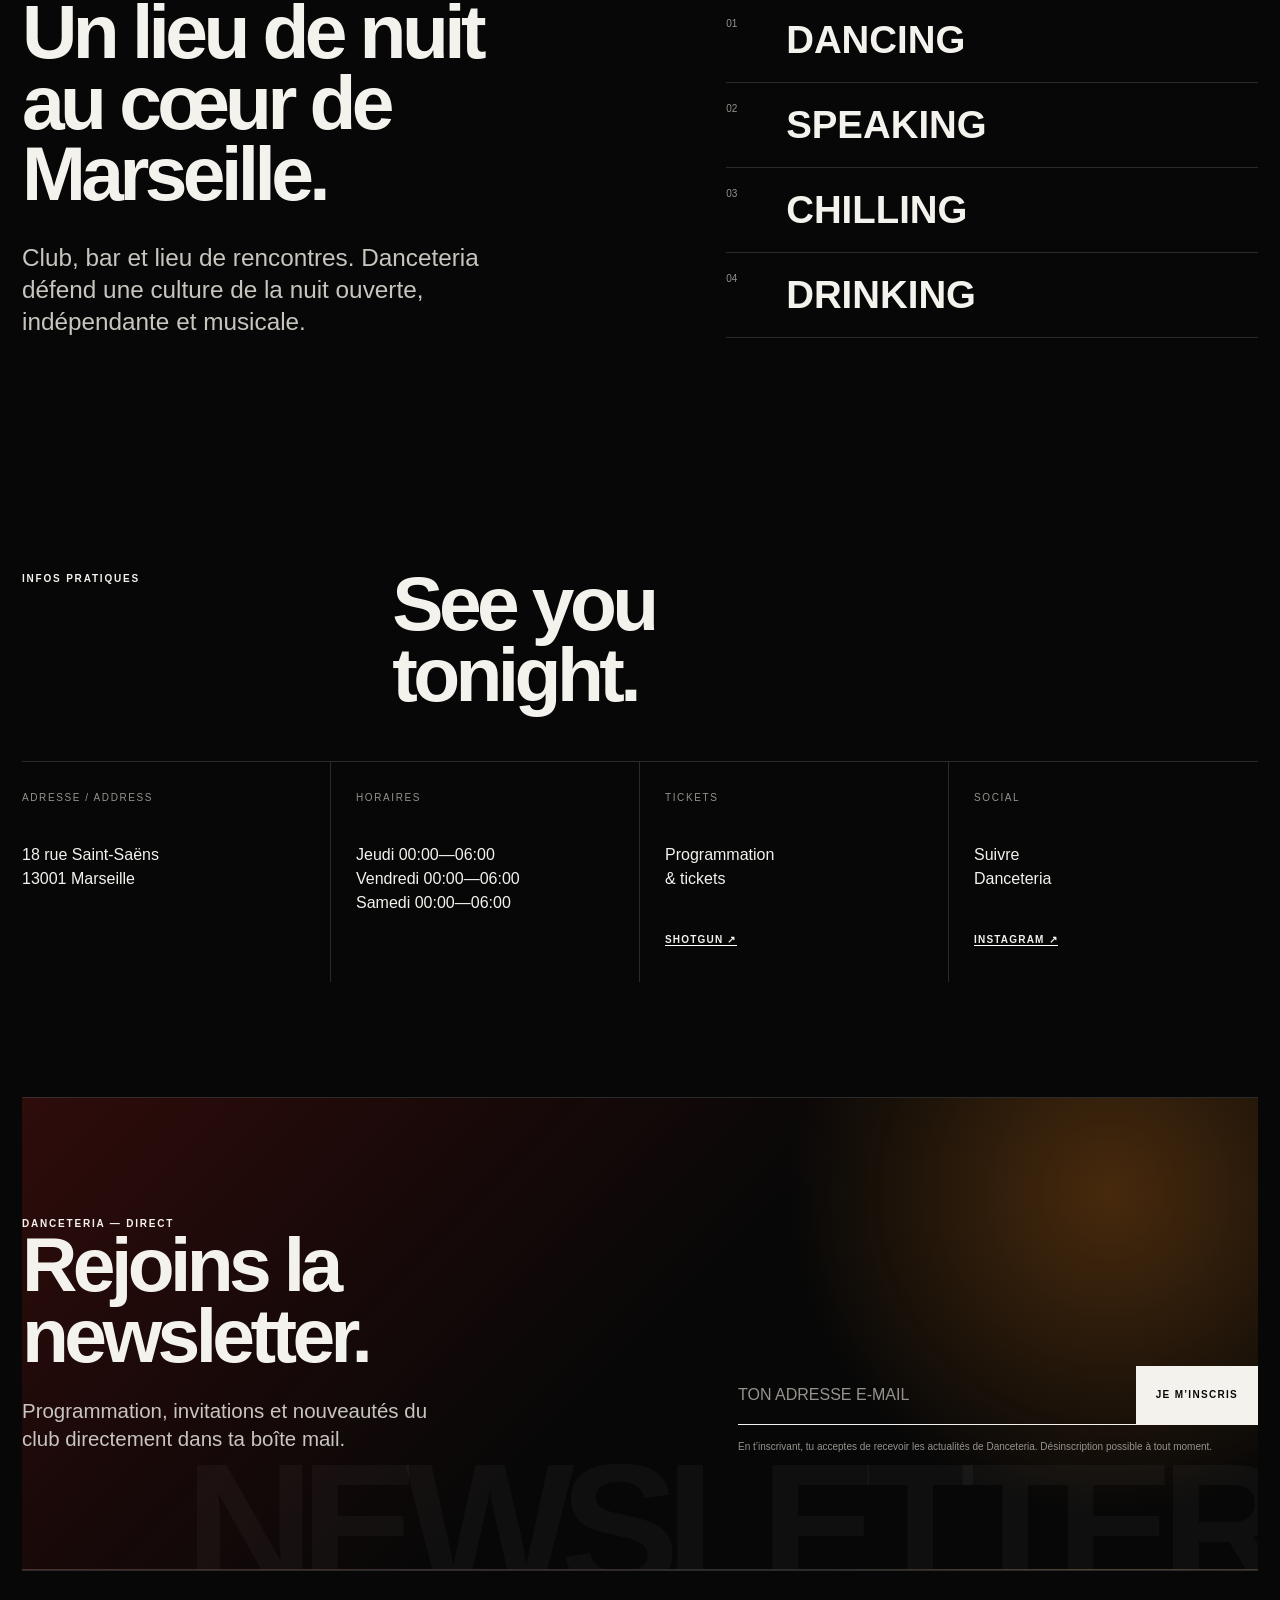
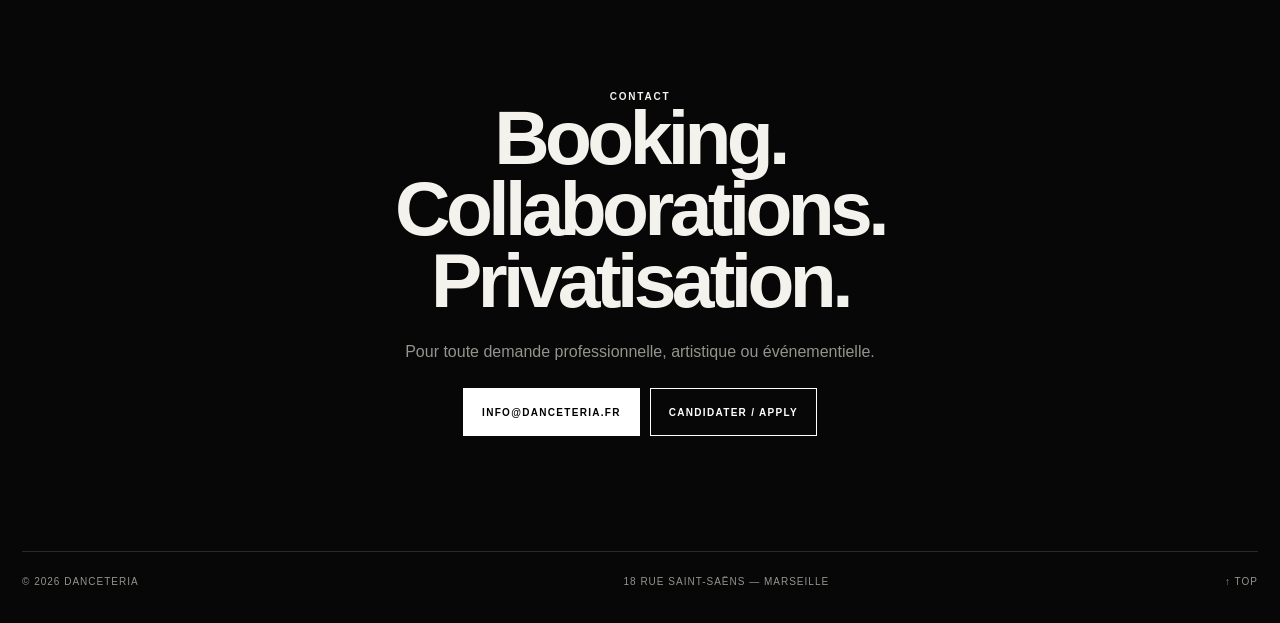
==== commit 0e8a992e: "Add MailerLite newsletter signup section" ====
--- a/index.html
+++ b/index.html
@@ -160,6 +160,18 @@
       display: block;
     }
 
+    .sr-only {
+      position: absolute;
+      width: 1px;
+      height: 1px;
+      padding: 0;
+      margin: -1px;
+      overflow: hidden;
+      clip: rect(0,0,0,0);
+      white-space: nowrap;
+      border: 0;
+    }
+
 
     /* HEADER */
 
@@ -720,6 +732,123 @@
     }
 
 
+    /* NEWSLETTER */
+
+    .newsletter {
+      position: relative;
+      overflow: hidden;
+      border-top: 1px solid var(--line);
+      border-bottom: 1px solid var(--line);
+      background:
+        radial-gradient(circle at 88% 20%, rgba(239,133,29,.28), transparent 28%),
+        linear-gradient(135deg, rgba(200,32,25,.2), transparent 52%);
+    }
+
+    .newsletter::after {
+      content: "NEWSLETTER";
+      position: absolute;
+      right: -18px;
+      bottom: -30px;
+      color: rgba(255,255,255,.035);
+      font-size: clamp(70px,14vw,210px);
+      font-weight: 900;
+      letter-spacing: -.08em;
+      line-height: .8;
+      pointer-events: none;
+    }
+
+    .newsletter-inner {
+      position: relative;
+      z-index: 1;
+      display: grid;
+      grid-template-columns: 1fr minmax(320px,520px);
+      gap: 8vw;
+      align-items: end;
+    }
+
+    .newsletter h2 { max-width: 760px; }
+
+    .newsletter-copy {
+      max-width: 38ch;
+      margin: 25px 0 0;
+      color: #c8c5bf;
+      font-size: clamp(17px,1.6vw,23px);
+      line-height: 1.4;
+    }
+
+    .newsletter-form { width: 100%; }
+
+    .newsletter-fields {
+      display: grid;
+      grid-template-columns: 1fr auto;
+      border-bottom: 1px solid var(--text);
+    }
+
+    .newsletter-fields input {
+      min-width: 0;
+      min-height: 58px;
+      padding: 0 18px 0 0;
+      border: 0;
+      border-radius: 0;
+      outline: 0;
+      background: transparent;
+      color: var(--text);
+      font: inherit;
+      font-size: 16px;
+    }
+
+    .newsletter-fields input::placeholder { color: var(--muted); }
+    .newsletter-fields input:focus { box-shadow: inset 0 -2px 0 var(--orange); }
+
+    .newsletter-submit {
+      min-height: 58px;
+      padding: 0 20px;
+      border: 0;
+      background: var(--text);
+      color: #080808;
+      cursor: pointer;
+      font-size: 10px;
+      font-weight: 850;
+      letter-spacing: .13em;
+      text-transform: uppercase;
+    }
+
+    .newsletter-submit:hover { background: var(--orange); }
+    .newsletter-submit.loading { display: none; }
+
+    .newsletter-legal {
+      margin: 14px 0 0;
+      color: var(--muted);
+      font-size: 10px;
+      line-height: 1.5;
+    }
+
+    .newsletter-success {
+      padding: 28px 0 0;
+      border-top: 1px solid var(--orange);
+    }
+
+    .newsletter-success h3 {
+      margin: 0 0 10px;
+      font-size: clamp(30px,3.5vw,54px);
+      letter-spacing: -.05em;
+    }
+
+    .newsletter-success p { margin: 0; color: #c8c5bf; }
+
+    .ml-form-embedSubmitLoad {
+      width: 18px;
+      height: 18px;
+      margin: auto;
+      border: 3px solid #080808;
+      border-right-color: transparent;
+      border-radius: 50%;
+      animation: newsletter-spin .8s linear infinite;
+    }
+
+    @keyframes newsletter-spin { to { transform: rotate(360deg); } }
+
+
     /* FOOTER */
 
     .site-footer {
@@ -769,9 +898,12 @@
       }
 
       .section-head,
-      .club {
+      .club,
+      .newsletter-inner {
         grid-template-columns: 1fr;
       }
+
+      .newsletter-inner { gap: 50px; }
 
       .event-grid,
       .identity-grid {
@@ -810,6 +942,19 @@
       .lineup-row {
         grid-template-columns: 1fr;
       }
+
+      .newsletter-fields {
+        grid-template-columns: 1fr;
+        gap: 10px;
+        border-bottom: 0;
+      }
+
+      .newsletter-fields input {
+        padding: 0 14px;
+        border: 1px solid var(--line);
+      }
+
+      .newsletter-submit { width: 100%; }
 
       .artist-links {
         justify-content: flex-start;
@@ -861,6 +1006,10 @@
 
     <a href="#infos">
       Infos
+    </a>
+
+    <a href="#newsletter">
+      Newsletter
     </a>
 
     <a
@@ -1415,6 +1564,89 @@
 
 
 <section
+  class="section newsletter"
+  id="newsletter"
+>
+
+  <div class="newsletter-inner ml-form-embedContainer ml-subscribe-form ml-subscribe-form-46212673" id="mlb2-46212673">
+
+    <div class="newsletter-heading">
+
+      <p class="kicker">Danceteria — Direct</p>
+
+      <h2>
+        Rejoins la<br>
+        newsletter.
+      </h2>
+
+      <p class="newsletter-copy">
+        Programmation, invitations et nouveautés du club directement dans ta boîte mail.
+      </p>
+
+    </div>
+
+    <div class="ml-form-embedWrapper embedForm">
+
+      <div class="ml-form-embedBody row-form">
+
+        <form
+          class="ml-block-form newsletter-form"
+          action="https://assets.mailerlite.com/jsonp/114943/forms/199307693974881984/subscribe"
+          method="post"
+          target="_blank"
+        >
+
+          <div class="newsletter-fields">
+
+            <label class="sr-only" for="newsletter-email">Adresse e-mail</label>
+
+            <input
+              id="newsletter-email"
+              aria-label="Adresse e-mail"
+              aria-required="true"
+              type="email"
+              name="fields[email]"
+              placeholder="TON ADRESSE E-MAIL"
+              autocomplete="email"
+              required
+            >
+
+            <button class="newsletter-submit primary" type="submit">
+              Je m’inscris
+            </button>
+
+            <button class="newsletter-submit loading" disabled type="button" aria-hidden="true">
+              <span class="ml-form-embedSubmitLoad"></span>
+              <span class="sr-only">Inscription en cours</span>
+            </button>
+
+          </div>
+
+          <p class="newsletter-legal">
+            En t’inscrivant, tu acceptes de recevoir les actualités de Danceteria. Désinscription possible à tout moment.
+          </p>
+
+          <input type="hidden" name="ml-submit" value="1">
+          <input type="hidden" name="anticsrf" value="true">
+
+        </form>
+
+      </div>
+
+      <div class="newsletter-success ml-form-successBody row-success" style="display:none">
+        <h3>Bienvenue.</h3>
+        <p>Ton inscription est confirmée. Surveille ta boîte mail.</p>
+      </div>
+
+    </div>
+
+  </div>
+
+</section>
+
+
+
+<section
   class="section contact"
   id="contact"
 >
@@ -1478,6 +1710,14 @@
 
 
 <script>
+
+function ml_webform_success_46212673() {
+  const form = document.querySelector('.ml-subscribe-form-46212673 .row-form');
+  const success = document.querySelector('.ml-subscribe-form-46212673 .row-success');
+
+  if (form) form.style.display = 'none';
+  if (success) success.style.display = 'block';
+}
 
 
 const SITE_CSV_URL =
@@ -2642,5 +2882,11 @@
 
 <script src="shotgun-agenda.js?v=20260911-1"></script>
 
+<script src="https://groot.mailerlite.com/js/w/webforms.min.js?v83147fa8ce2d95cb73ece7f28b469519"></script>
+
+<script>
+  fetch('https://assets.mailerlite.com/jsonp/114943/forms/199307693974881984/takel');
+</script>
+
 </body>
 </html>
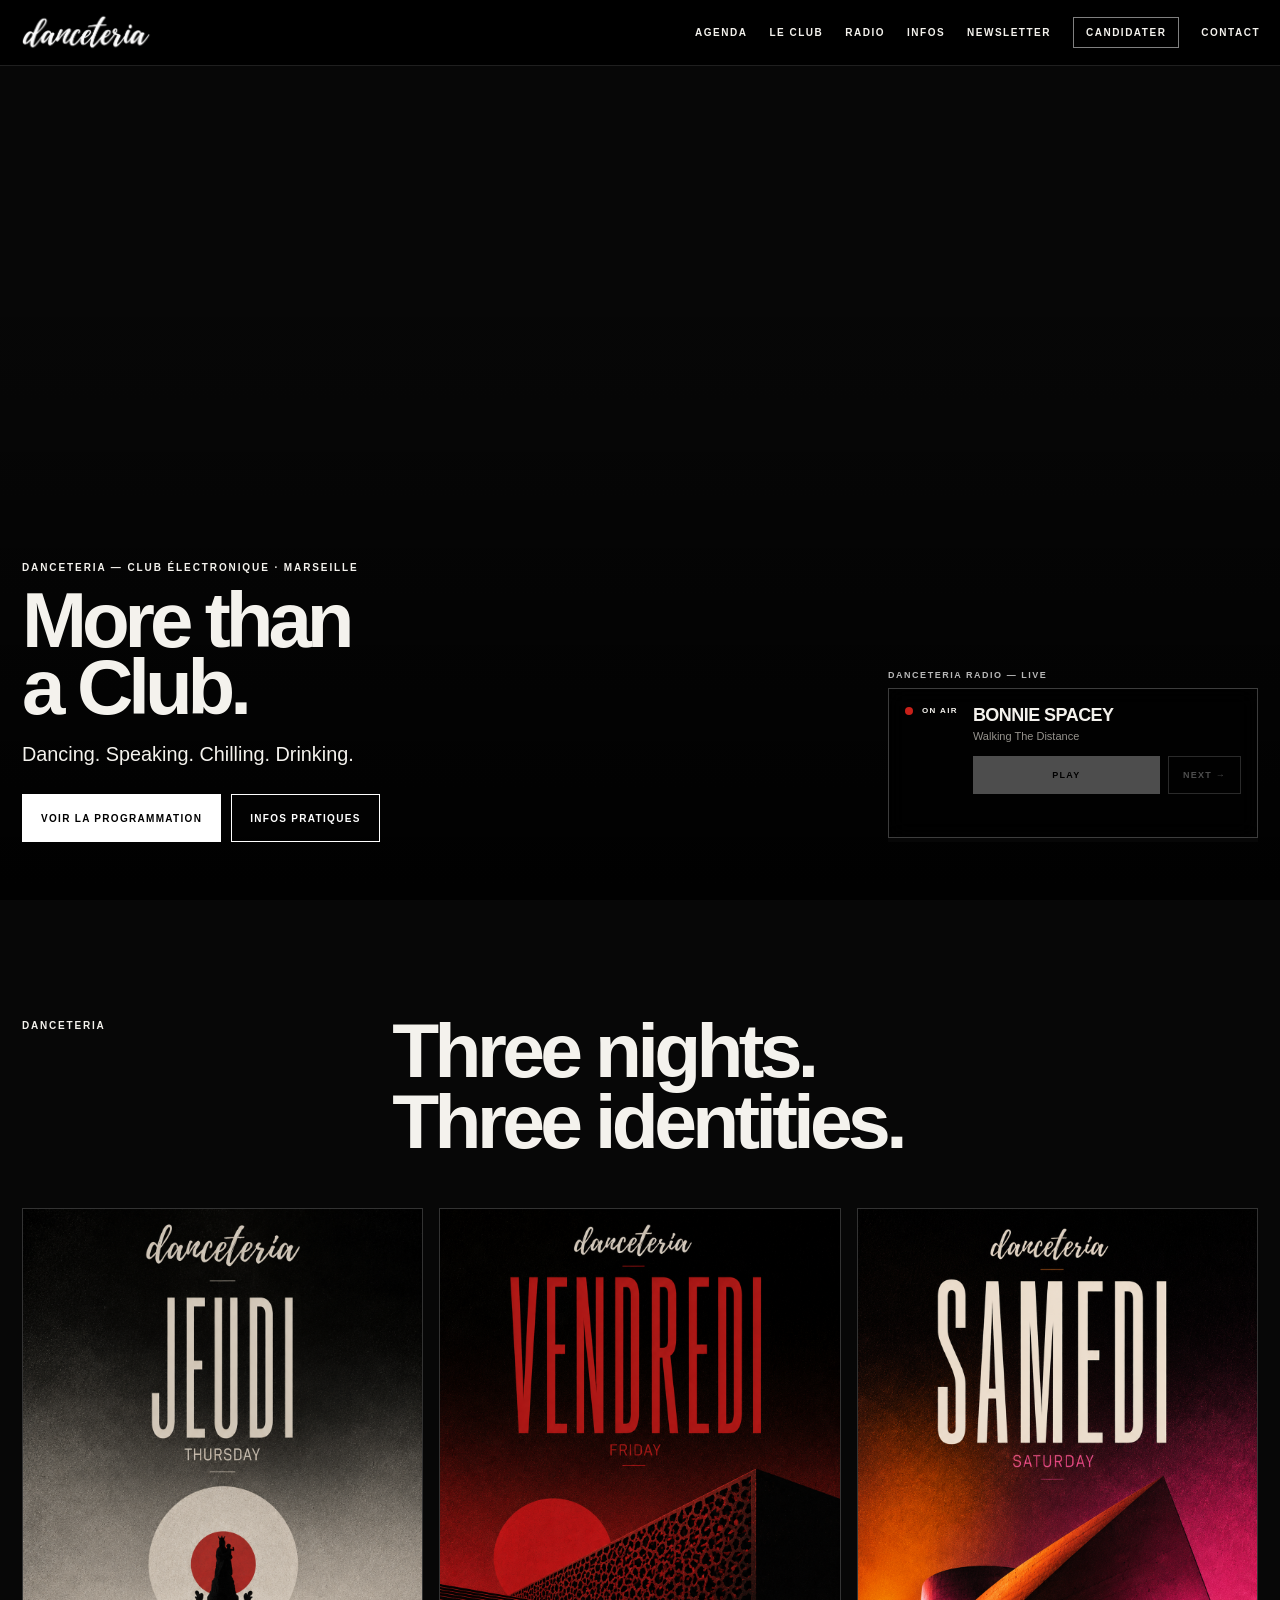
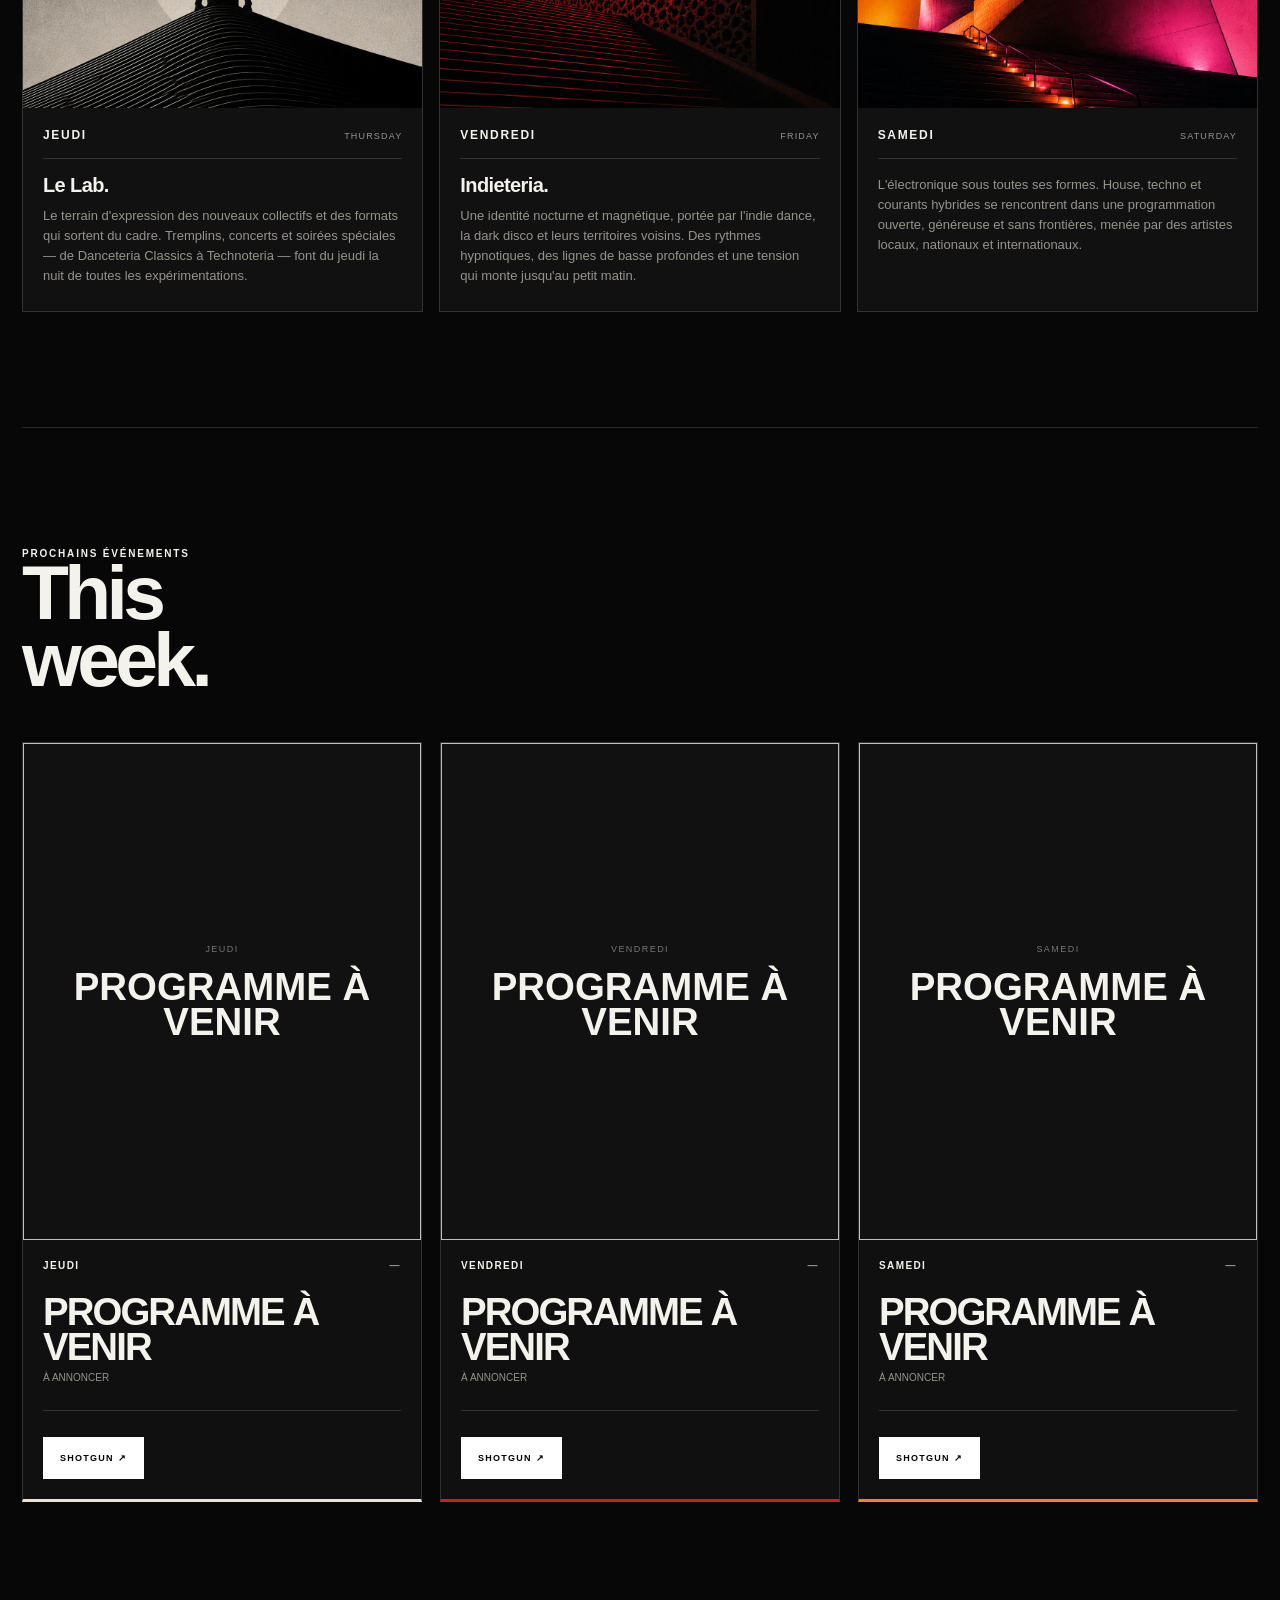
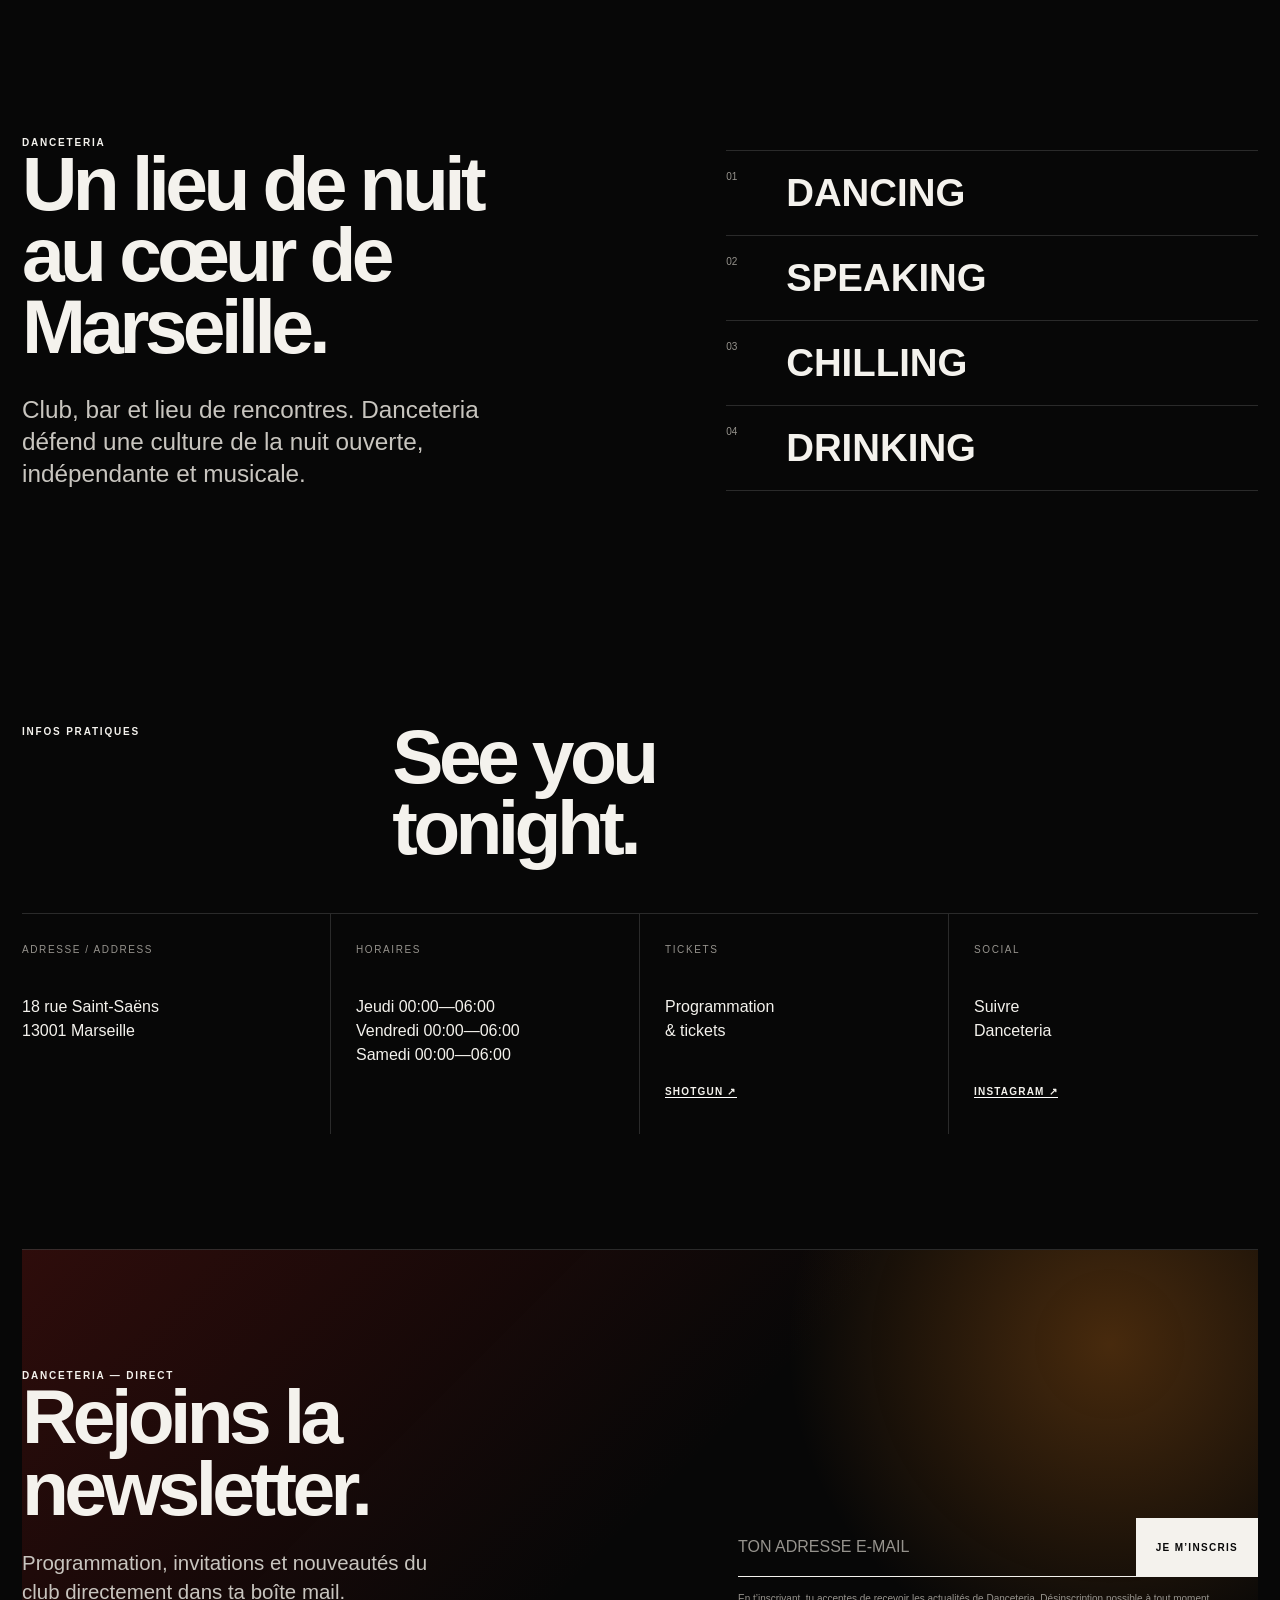
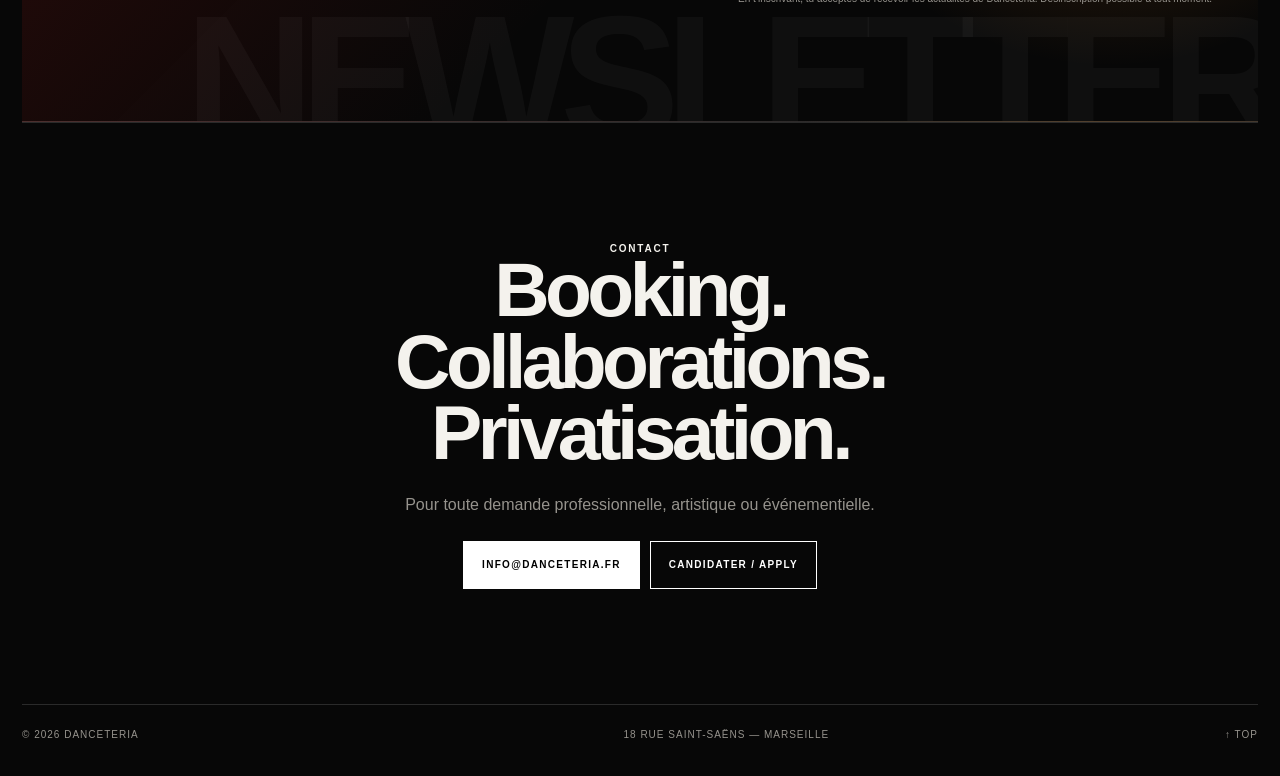
==== commit 6354fd5d: "Develop the three weekly identities" ====
--- a/index.html
+++ b/index.html
@@ -424,9 +424,16 @@
     }
 
     .identity-caption {
-      padding: 18px;
+      padding: 20px 20px 24px;
+    }
+
+    .identity-caption-head {
       display: flex;
       justify-content: space-between;
+      align-items: baseline;
+      padding-bottom: 16px;
+      margin-bottom: 16px;
+      border-bottom: 1px solid var(--line);
     }
 
     .identity-caption strong {
@@ -439,6 +446,20 @@
       font-size: 9px;
       letter-spacing: .13em;
       text-transform: uppercase;
+    }
+
+    .identity-caption h3 {
+      margin: 0 0 10px;
+      font-size: 20px;
+      line-height: 1.05;
+      letter-spacing: -.03em;
+    }
+
+    .identity-caption p {
+      margin: 0;
+      color: var(--muted);
+      font-size: 13px;
+      line-height: 1.55;
     }
 
 
@@ -1136,8 +1157,17 @@
       >
 
       <div class="identity-caption">
-        <strong>JEUDI</strong>
-        <span>Thursday</span>
+        <div class="identity-caption-head">
+          <strong>JEUDI</strong>
+          <span>Thursday</span>
+        </div>
+        <h3>Le Lab.</h3>
+        <p>
+          Le terrain d'expression des nouveaux collectifs et des formats qui
+          sortent du cadre. Tremplins, concerts et soirées spéciales — de
+          Danceteria Classics à Technoteria — font du jeudi la nuit de toutes
+          les expérimentations.
+        </p>
       </div>
 
     </article>
@@ -1151,8 +1181,17 @@
       >
 
       <div class="identity-caption">
-        <strong>VENDREDI</strong>
-        <span>Friday</span>
+        <div class="identity-caption-head">
+          <strong>VENDREDI</strong>
+          <span>Friday</span>
+        </div>
+        <h3>Indieteria.</h3>
+        <p>
+          Une identité nocturne et magnétique, portée par l'indie dance, la
+          dark disco et leurs territoires voisins. Des rythmes hypnotiques,
+          des lignes de basse profondes et une tension qui monte jusqu'au petit
+          matin.
+        </p>
       </div>
 
     </article>
@@ -1166,8 +1205,16 @@
       >
 
       <div class="identity-caption">
-        <strong>SAMEDI</strong>
-        <span>Saturday</span>
+        <div class="identity-caption-head">
+          <strong>SAMEDI</strong>
+          <span>Saturday</span>
+        </div>
+        <p>
+          L'électronique sous toutes ses formes. House, techno et courants
+          hybrides se rencontrent dans une programmation ouverte, généreuse et
+          sans frontières, menée par des artistes locaux, nationaux et
+          internationaux.
+        </p>
       </div>
 
     </article>
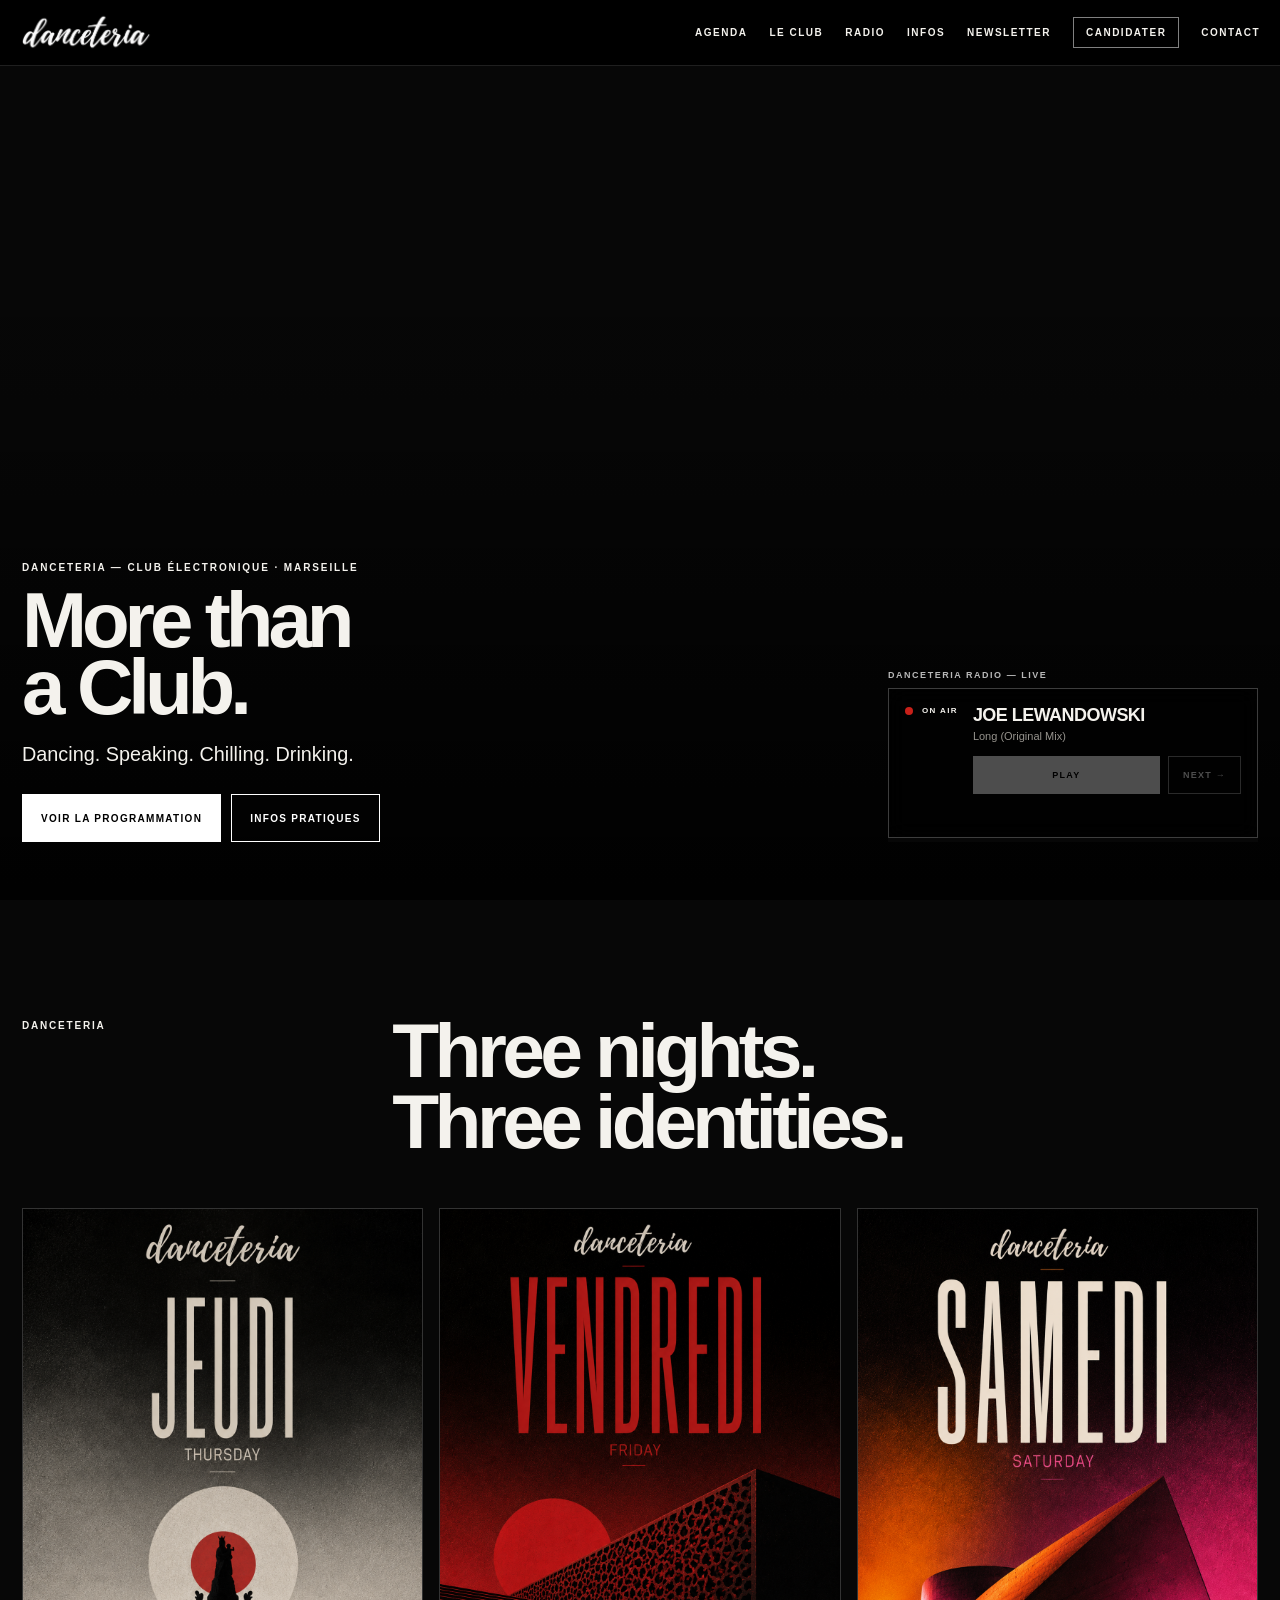
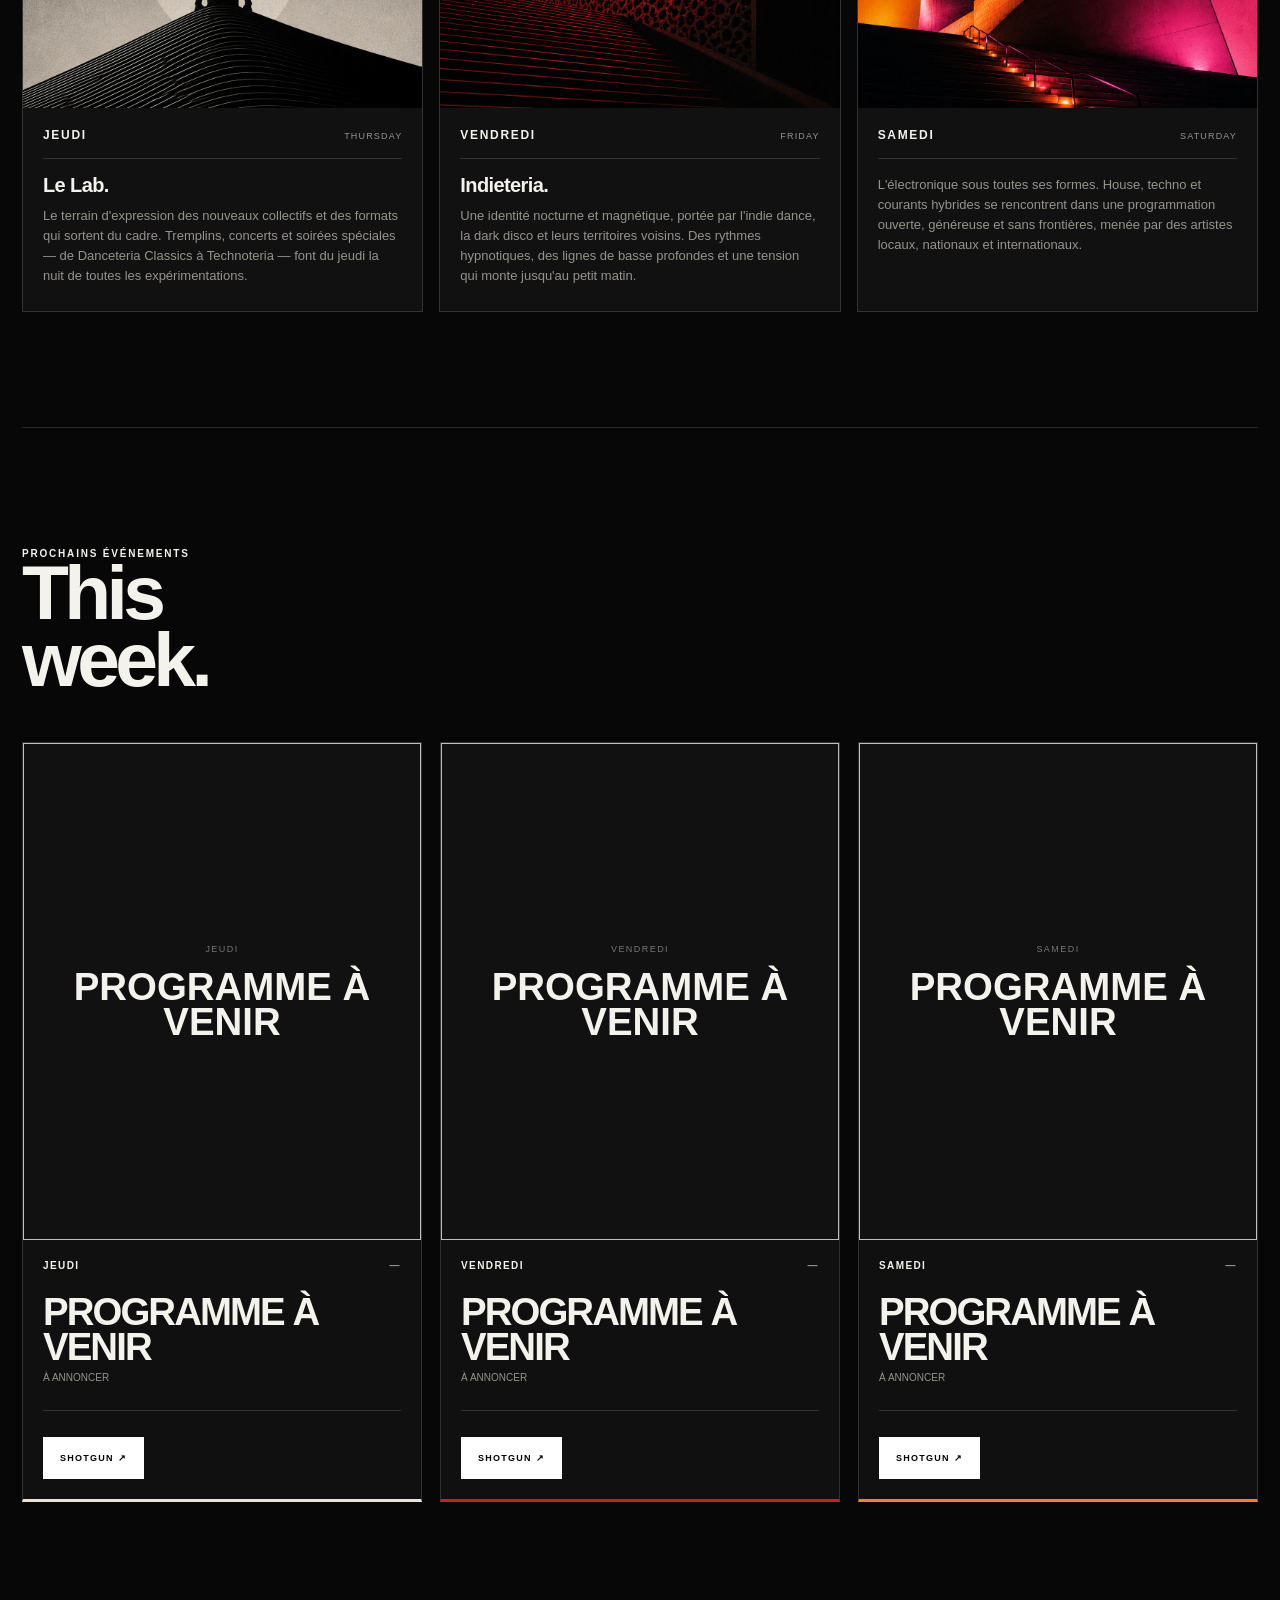
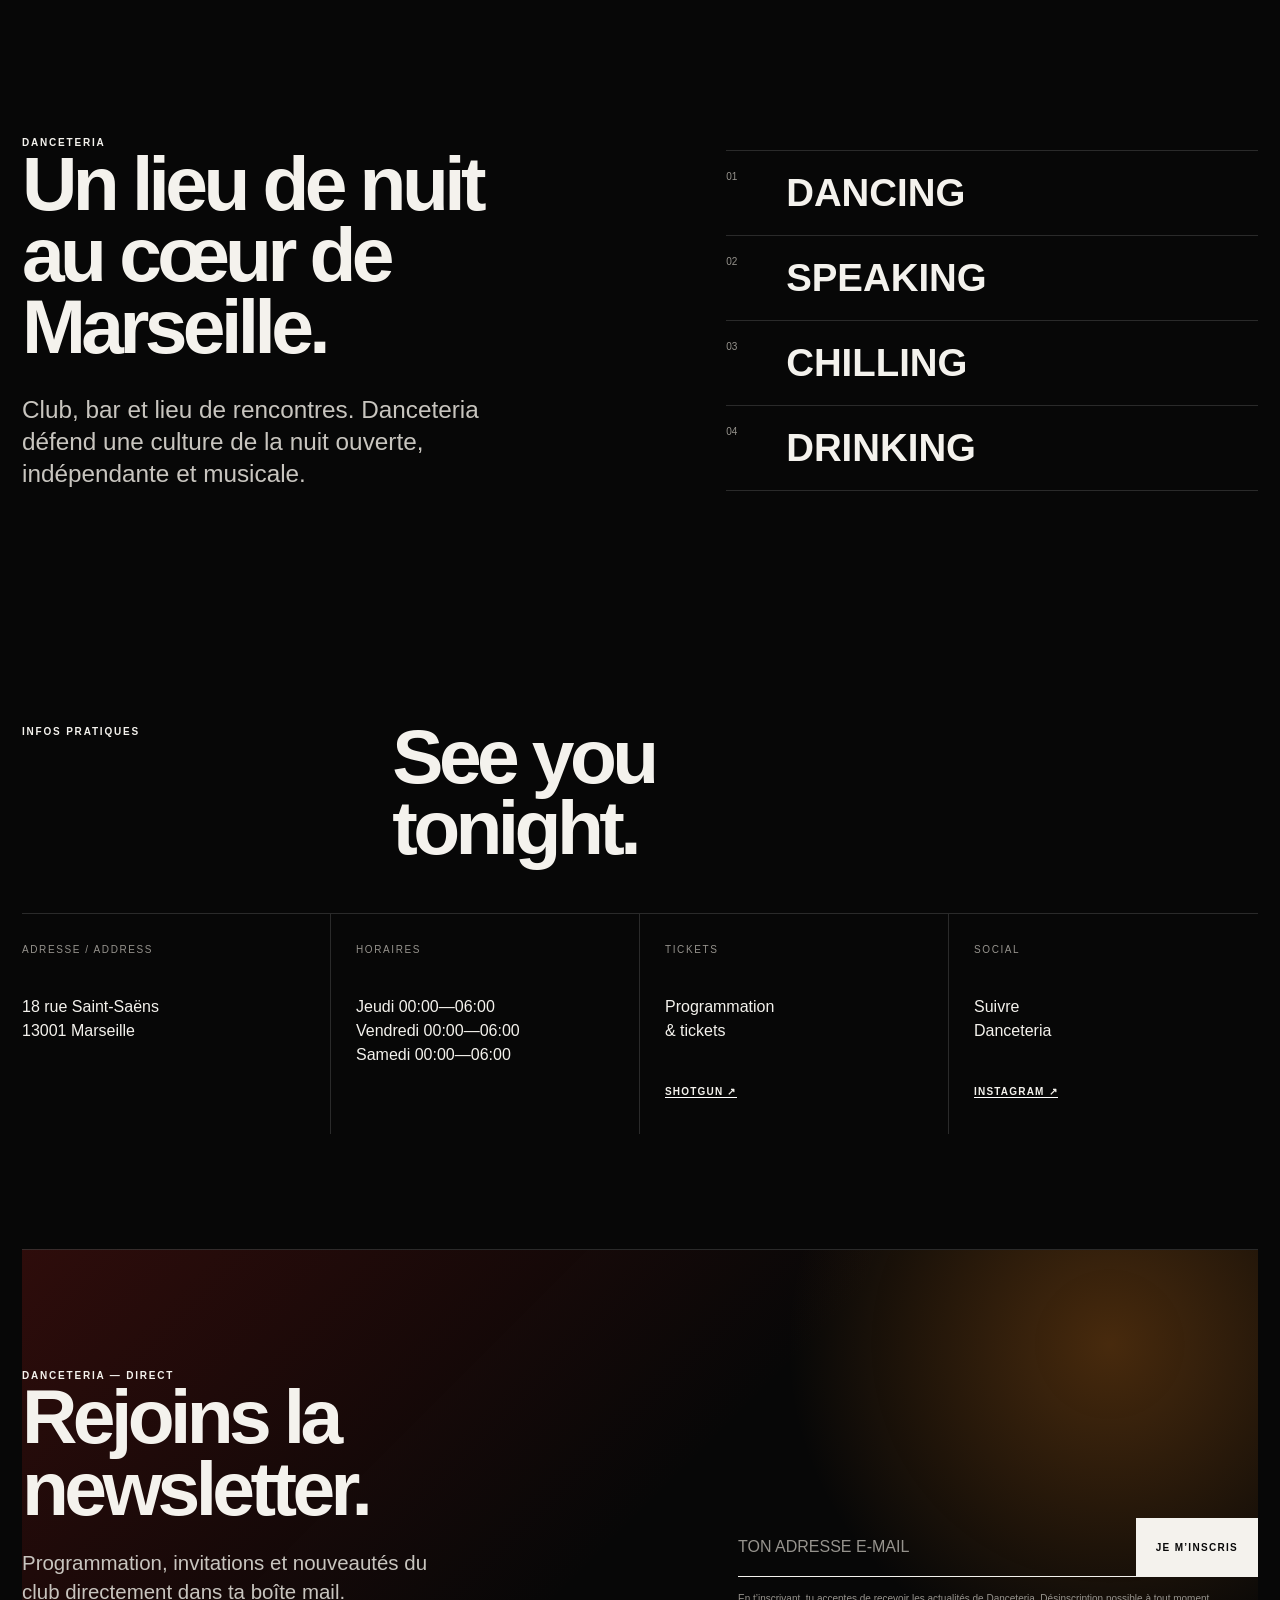
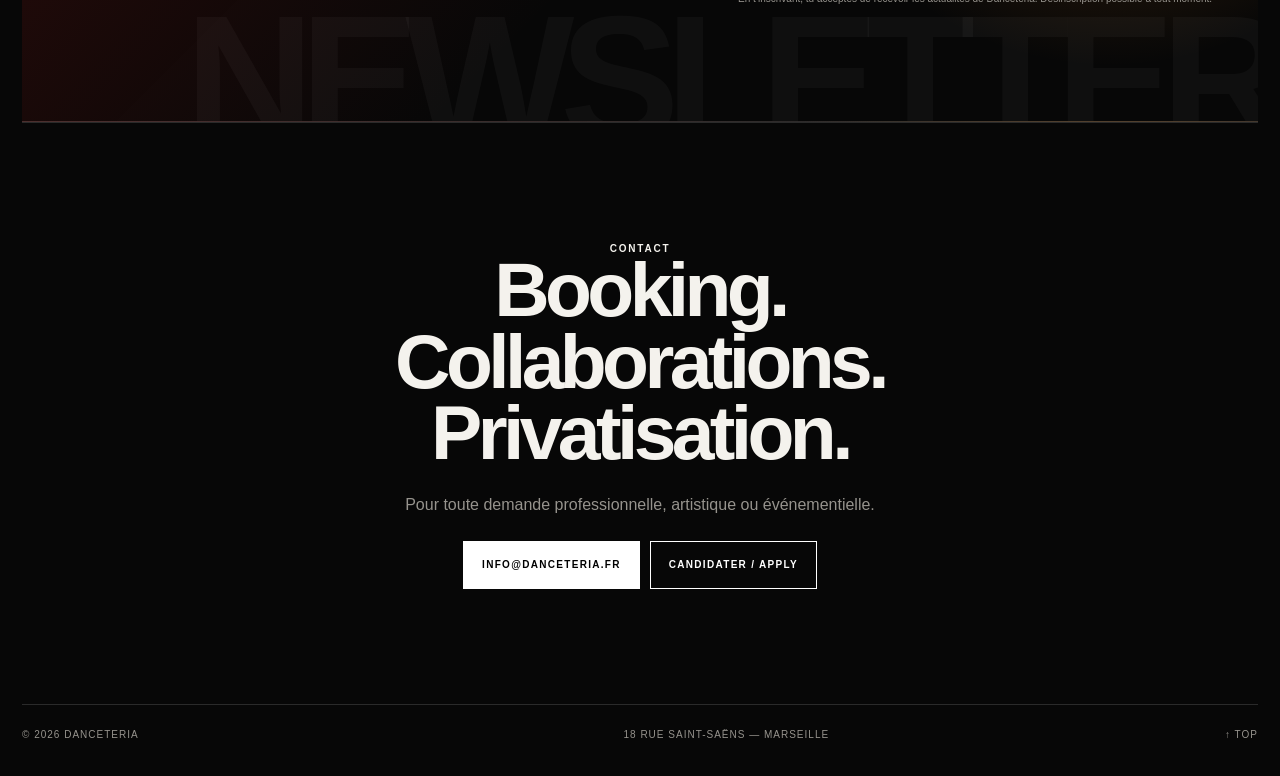
==== commit 32329a80: "Load artist links in the public agenda" ====
--- a/index.html
+++ b/index.html
@@ -2927,7 +2927,7 @@
 </script>
 
 
-<script src="shotgun-agenda.js?v=20260911-1"></script>
+<script src="shotgun-agenda.js?v=20260922-2"></script>
 
 <script src="https://groot.mailerlite.com/js/w/webforms.min.js?v83147fa8ce2d95cb73ece7f28b469519"></script>
 
